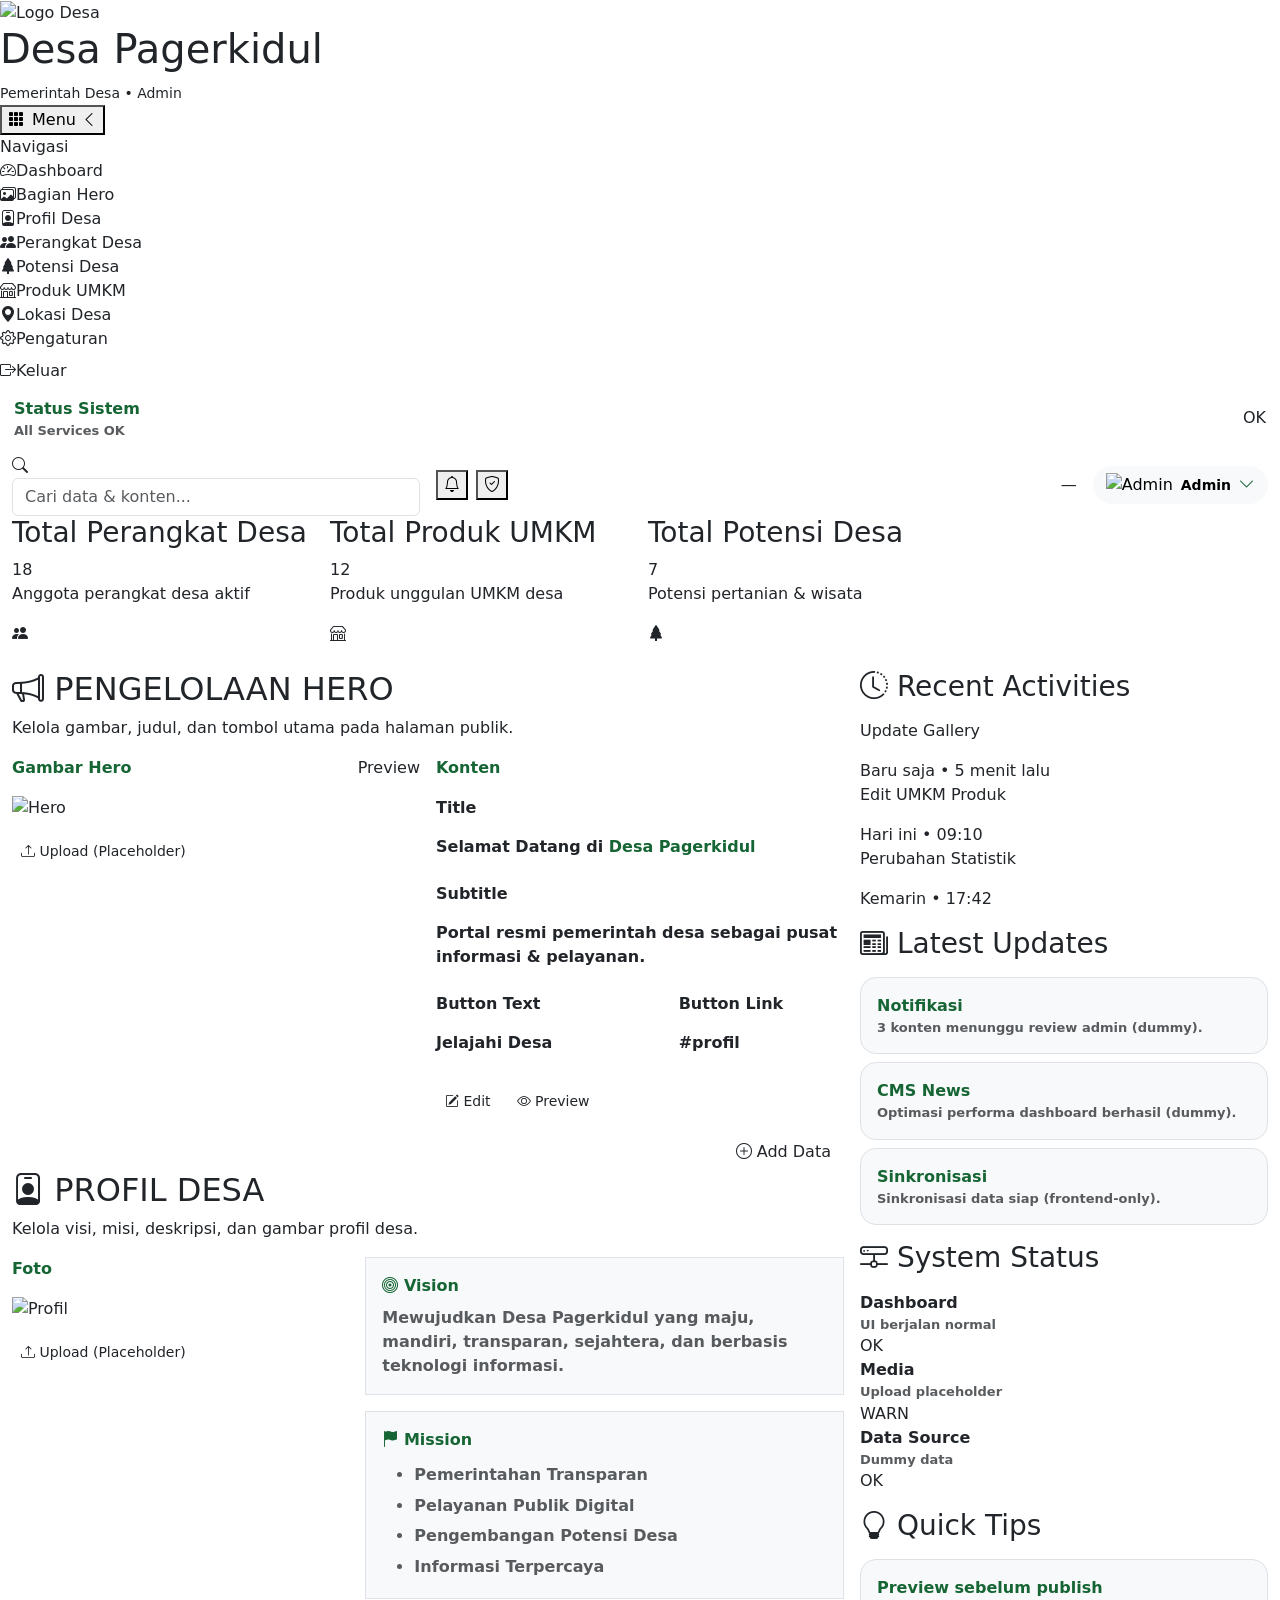
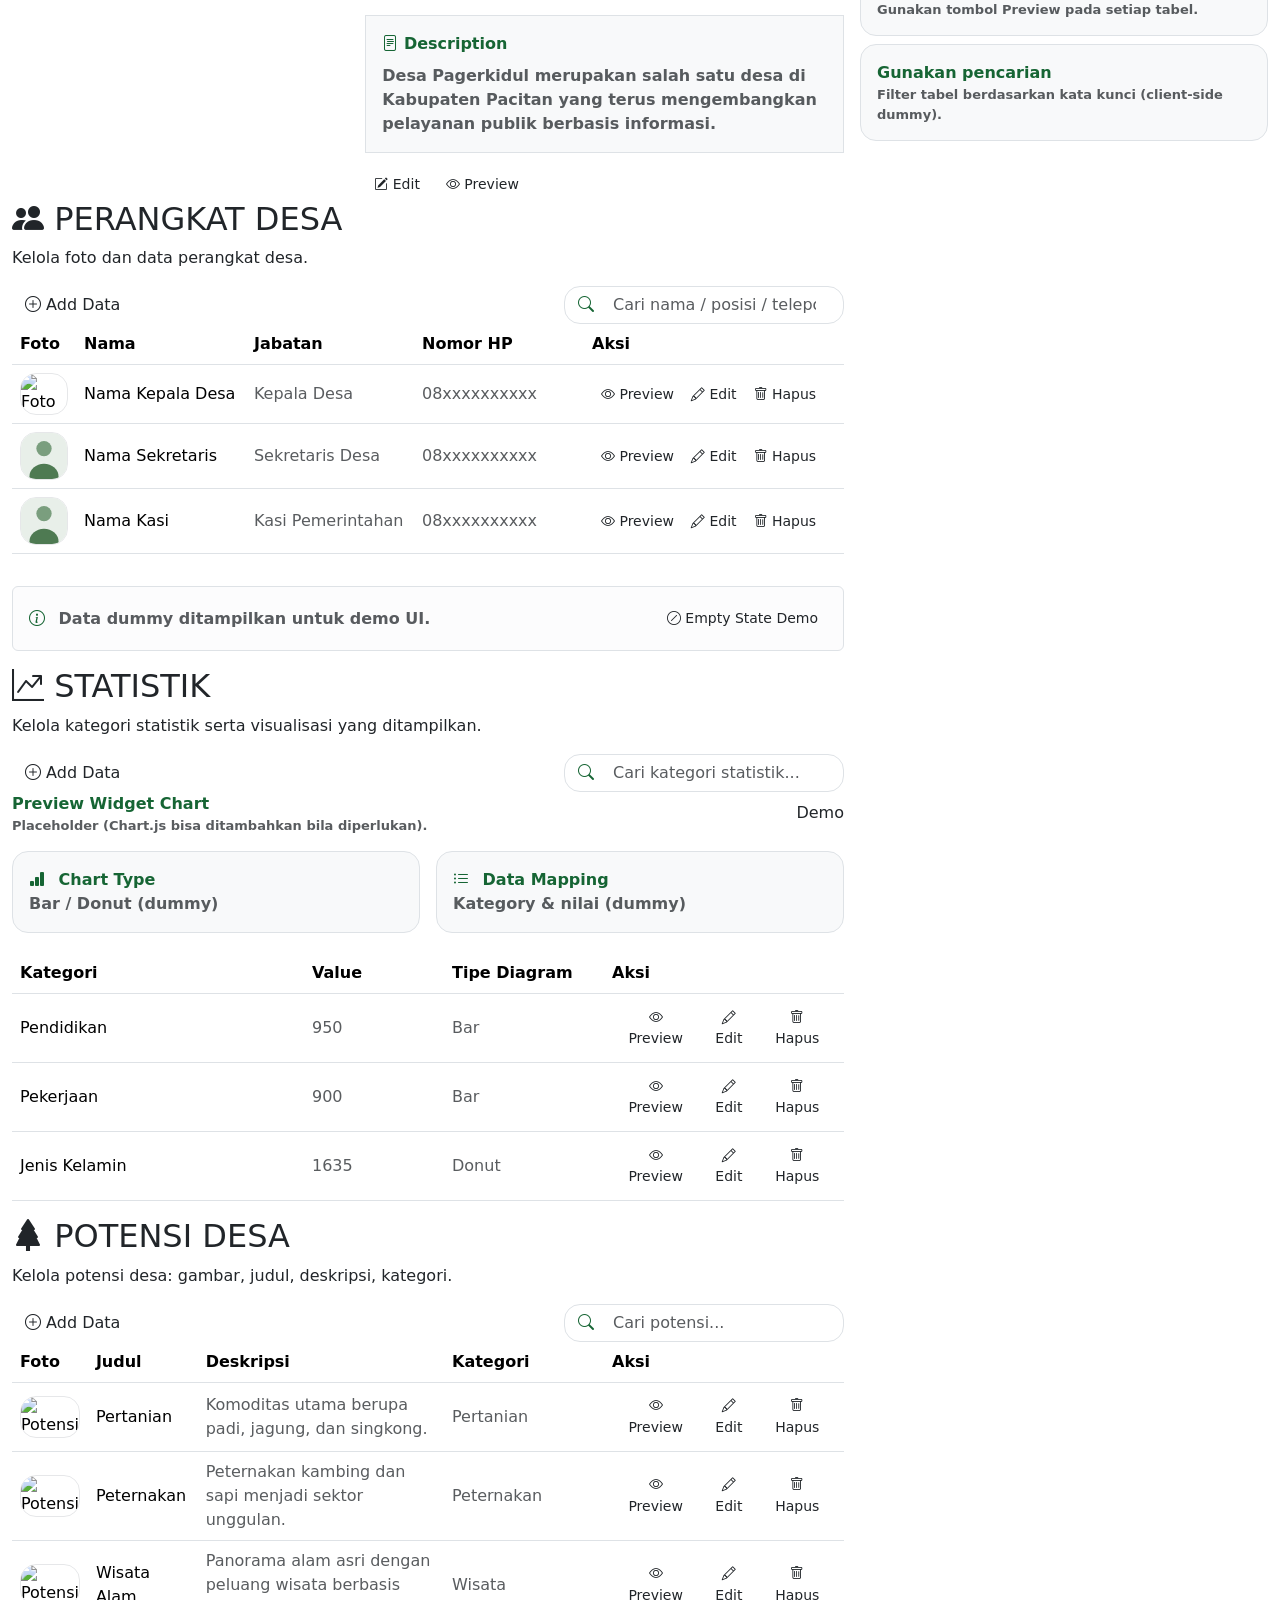
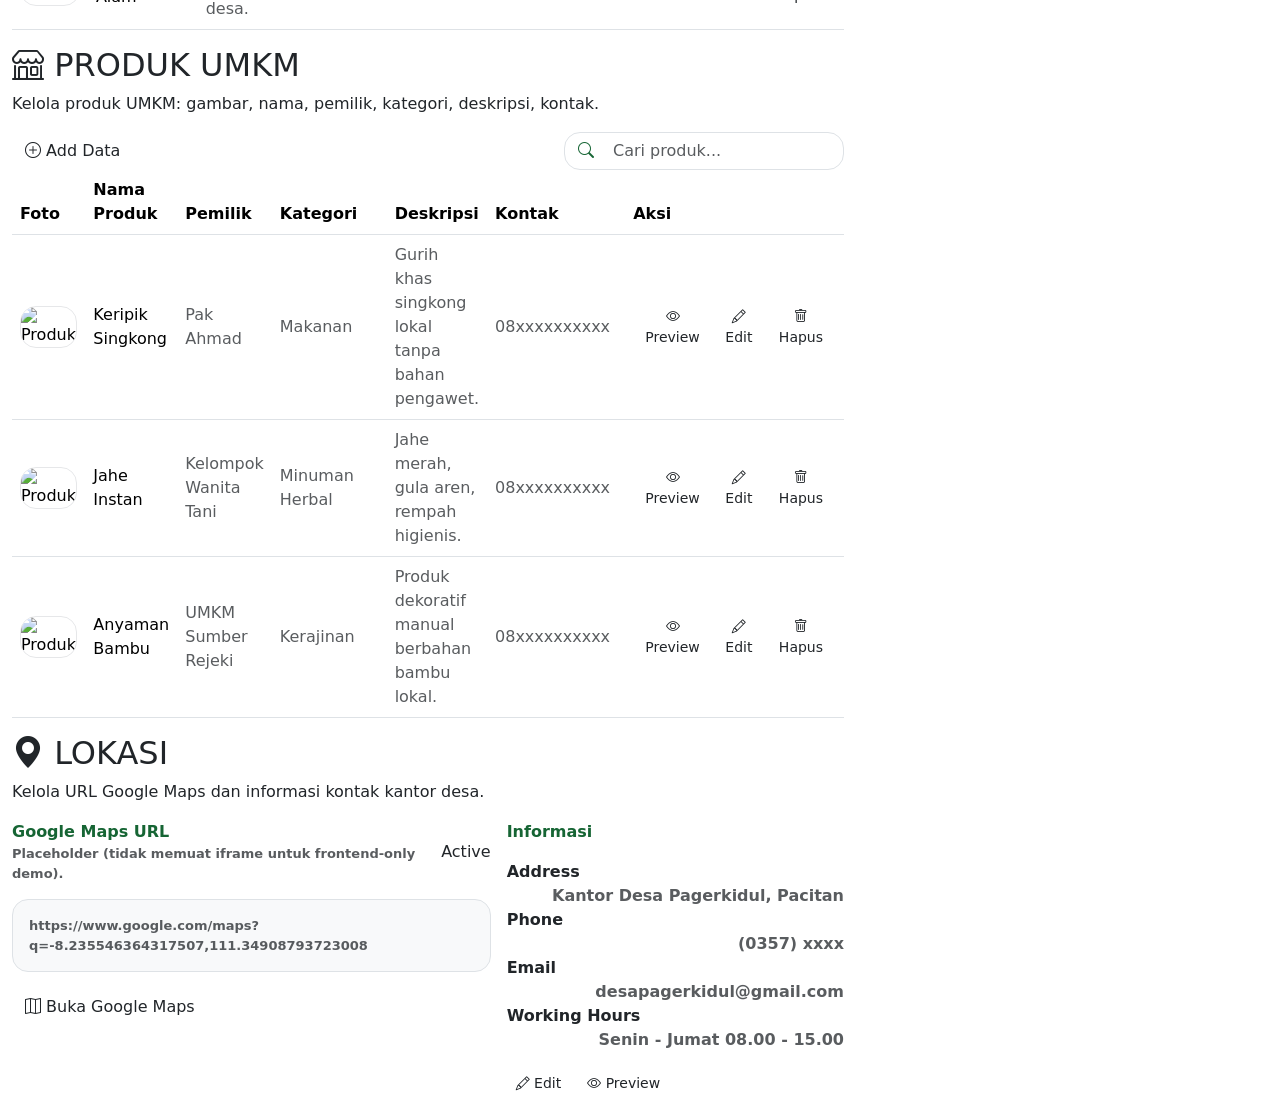
==== admin.html @ 1c2ad159 "Full restoration: fix frontend 404s/titles/JS guards, repair backend seeding/admin/tests Frontend (s" ====
<!DOCTYPE html>
<html lang="id">

<head>
    <meta charset="UTF-8" />
    <meta name="viewport" content="width=device-width, initial-scale=1.0" />
    <meta name="description" content="Panel admin Desa Pagerkidul.">

    <title>Admin Dashboard - Desa Pagerkidul</title>

    <!-- Bootstrap -->
    <link href="https://cdn.jsdelivr.net/npm/bootstrap@5.3.7/dist/css/bootstrap.min.css" rel="stylesheet" />

    <!-- Bootstrap Icons -->
    <link rel="stylesheet" href="https://cdn.jsdelivr.net/npm/bootstrap-icons@1.13.1/font/bootstrap-icons.min.css">

    <!-- Google Font -->
    <link href="https://fonts.googleapis.com/css2?family=Poppins:wght@300;400;500;600;700;800&display=swap"
        rel="stylesheet">

    <!-- Existing public theme CSS (match the site theme) -->
    <link rel="stylesheet" href="assets/css/style.css" />

    <!-- Admin dashboard styling -->
    <link rel="stylesheet" href="assets/css/admin.css" />
</head>

<body>
<div class="admin-shell">

        <!-- Mobile Sidebar opener -->
        <button id="mobileSidebarOpen" class="d-lg-none position-fixed top-0 start-0 m-3 icon-btn" type="button"
            aria-label="Open Sidebar" style="z-index:60;">
            <i class="bi bi-list"></i>
        </button>

        <!-- Left Sidebar -->
<aside class="admin-sidebar" id="adminSidebar">
            
            <div class="admin-sidebar-inner">
                <div class="d-flex align-items-center justify-content-between">
                    <div class="admin-brand">
                        <img src="assets/images/logo-pacitan.jpg" alt="Logo Desa" />
                        <div>
                            <h1>Desa Pagerkidul</h1>
                            <small>Pemerintah Desa • Admin</small>
                        </div>
                    </div>
                    <button id="mobileSidebarClose" class="d-lg-none icon-btn ms-2" type="button"
                        aria-label="Close Sidebar">
                        <i class="bi bi-x-lg"></i>
                    </button>
                </div>

                <button id="sidebarToggle" class="admin-sidebar-toggle" type="button">
                    <span><i class="bi bi-grid-3x3-gap-fill me-2"></i>Menu</span>
                    <i class="bi bi-chevron-left"></i>
                </button>

                <nav class="admin-nav">
                    <div class="nav-title">Navigasi</div>
                    <ul class="list-unstyled m-0">
                        <li class="nav-item"><a class="nav-link active" href="#dashboard"><i
                                    class="bi bi-speedometer2"></i><span>Dashboard</span></a></li>
                        <li class="nav-item"><a class="nav-link" href="#hero"><i class="bi bi-images"></i><span>Bagian
                                    Hero</span></a></li>
                        <li class="nav-item"><a class="nav-link" href="#profil"><i class="bi bi-person-badge"></i><span>Profil Desa</span></a></li>
                        <li class="nav-item"><a class="nav-link" href="#officials"><i class="bi bi-people-fill"></i><span>Perangkat Desa</span></a></li>

                        <li class="nav-item"><a class="nav-link" href="#potentials"><i
                                    class="bi bi-tree-fill"></i><span>Potensi Desa</span></a></li>
                        <li class="nav-item"><a class="nav-link" href="#umkm"><i class="bi bi-shop"></i><span>Produk
                                    UMKM</span></a></li>

                        <li class="nav-item"><a class="nav-link" href="#location"><i
                                    class="bi bi-geo-alt-fill"></i><span>Lokasi Desa</span></a></li>
                        <li class="nav-item"><a class="nav-link" href="#settings"><i
                                    class="bi bi-gear"></i><span>Pengaturan</span></a></li>
                                <li class="nav-item mt-2"><a class="nav-link" href="#logout"><i
                                    class="bi bi-box-arrow-right"></i><span>Keluar</span></a></li>

                    </ul>
                </nav>

                <div class="mt-auto">
                    <div class="admin-nav" style="padding:14px;">
                        <div class="d-flex align-items-center justify-content-between">
                            <div>
                                <div class="fw-bold" style="color:#166534;">Status Sistem</div>
                                <div class="text-muted" style="font-size:13px; font-weight:700;">All Services OK</div>
                            </div>
                            <span class="pill ok">OK</span>
                        </div>
                    </div>
                </div>
            </div>
        </aside>

        <div id="sidebarBackdrop" class="sidebar-backdrop" aria-hidden="true"></div>

        <!-- Main -->
        <main class="admin-main">

            <!-- Topbar -->
            <header class="admin-topbar">
                <div class="container-fluid">
                    <div class="row align-items-center g-3">
                        <div class="col-lg-4 col-md-5">
                            <div class="position-relative search-wrap">
                                <span class="search-icon"><i class="bi bi-search"></i></span>
                                <input type="search" class="form-control" placeholder="Cari data & konten..."
                                    aria-label="Search" />
                            </div>
                        </div>

                        <div class="col-lg-3 col-md-3 d-flex gap-2">
                            <button class="icon-btn" type="button" aria-label="Notifications">
                                <i class="bi bi-bell"></i>
                            </button>
                            <button class="icon-btn" type="button" aria-label="Quick Actions">
                                <i class="bi bi-shield-check"></i>
                            </button>
                        </div>

                        <div class="col-lg-5 col-md-4 d-flex align-items-center justify-content-end gap-3">
                            <div class="admin-date" id="currentDate">—</div>
                            <div class="dropdown">
                                <button class="admin-profile-pill btn btn-light d-flex align-items-center gap-2"
                                    type="button" data-bs-toggle="dropdown" aria-expanded="false"
                                    style="border-radius:999px;">
                                    <img class="admin-avatar" src="assets/images/foto.jpg" alt="Admin" />
                                    <span class="fw-bold" style="font-size:14px;">Admin</span>
                                    <i class="bi bi-chevron-down" style="color:#166534;"></i>
                                </button>
                                <ul class="dropdown-menu dropdown-menu-end">
                                    <li><a class="dropdown-item" href="#profile">Profil</a></li>
                                    <li><a class="dropdown-item" href="#security">Keamanan</a></li>
                                    <li>
                                        <hr class="dropdown-divider">
                                    </li>
                                    <li><a class="dropdown-item text-danger" href="#logout"
                                            onclick="return false;">Logout</a></li>
                                </ul>
                            </div>
                        </div>
                    </div>
                </div>
            </header>

            <!-- Content -->
            <section class="admin-content">
                <div class="container-fluid">

                    <!-- Dashboard Cards -->
                    <div id="dashboard" class="row g-3">
                        <div class="col-xl-3 col-md-6">
                            <div class="stat-card">
                                <div class="stat-top">
                                    <div>
                                        <h3>Total Perangkat Desa</h3>
                                        <div class="stat-number">18</div>
                                        <p class="stat-desc">Anggota perangkat desa aktif</p>
                                    </div>
                                    <div class="stat-icon"><i class="bi bi-people-fill"></i></div>
                                </div>
                            </div>
                        </div>

                        <div class="col-xl-3 col-md-6">
                            <div class="stat-card">
                                <div class="stat-top">
                                    <div>
                                        <h3>Total Produk UMKM</h3>
                                        <div class="stat-number">12</div>
                                        <p class="stat-desc">Produk unggulan UMKM desa</p>
                                    </div>
                                    <div class="stat-icon"><i class="bi bi-shop"></i></div>
                                </div>
                            </div>
                        </div>

                        <div class="col-xl-3 col-md-6">
                            <div class="stat-card">
                                <div class="stat-top">
                                    <div>
                                        <h3>Total Potensi Desa</h3>
                                        <div class="stat-number">7</div>
                                        <p class="stat-desc">Potensi pertanian & wisata</p>
                                    </div>
                                    <div class="stat-icon"><i class="bi bi-tree-fill"></i></div>
                                </div>
                            </div>
                        </div>
                    </div>

                    <div class="row g-3 mt-2">
                        <!-- Main column -->
                        <div class="col-lg-8">

                            <!-- 1. HERO MANAGEMENT -->
                            <div id="hero" class="admin-card admin-section">
                                <div class="admin-section-header">
<h2><i class="bi bi-megaphone"></i> PENGELOLAAN HERO</h2>
                                    <p>Kelola gambar, judul, dan tombol utama pada halaman publik.</p>
                                </div>

                                <div class="section-actions">
                                    <div class="row g-3 align-items-stretch">
                                        <div class="col-md-6">
                                            <div class="uploader h-100">
                                                <div class="d-flex align-items-center justify-content-between">
                                                    <div class="fw-bold" style="color:#166534;">Gambar Hero</div>
                                                    <span class="pill ok">Preview</span>
                                                </div>
                                                <img class="preview-img mt-3" src="assets/images/desa.JPG" alt="Hero" />
                                                <div class="mt-3">
                                                    <button class="btn btn-sm btn-outline-admin"><i
                                                            class="bi bi-upload"></i> Upload (Placeholder)</button>
                                                </div>
                                            </div>
                                        </div>

                                        <div class="col-md-6">
                                            <div class="uploader h-100">
                                                <div class="fw-bold" style="color:#166534;">Konten</div>
                                                <div class="mt-3">
                                                    <div class="mb-3">
                                                        <label class="form-label fw-bold">Title</label>
                                                        <div class="form-control-plaintext fw-semibold">Selamat Datang
                                                            di <span style="color:#166534;">Desa Pagerkidul</span></div>
                                                    </div>
                                                    <div class="mb-3">
                                                        <label class="form-label fw-bold">Subtitle</label>
                                                        <div class="form-control-plaintext fw-semibold">Portal resmi
                                                            pemerintah desa sebagai pusat informasi & pelayanan.</div>
                                                    </div>
                                                    <div class="row g-2">
                                                        <div class="col-7">
                                                            <label class="form-label fw-bold">Button Text</label>
                                                            <div class="form-control-plaintext fw-semibold">Jelajahi
                                                                Desa</div>
                                                        </div>
                                                        <div class="col-5">
                                                            <label class="form-label fw-bold">Button Link</label>
                                                            <div class="form-control-plaintext fw-semibold">#profil
                                                            </div>
                                                        </div>
                                                    </div>
                                                </div>

                                                <div class="d-flex gap-2 mt-4 flex-wrap">
                                                    <button class="btn btn-primary-admin btn-sm" data-bs-toggle="modal"
                                                        data-bs-target="#editModal" data-title="Hero"
                                                        data-body="Mengubah judul, subtitle, tombol, dan gambar hero.">
                                                        <i class="bi bi-pencil-square"></i> Edit
                                                    </button>
                                                    <button class="btn btn-outline-admin btn-sm" data-bs-toggle="modal"
                                                        data-bs-target="#previewModal" data-title="Hero Section"
                                                        data-body="Preview konten hero saat ini."
                                                        data-media="assets/images/desa.JPG">
                                                        <i class="bi bi-eye"></i> Preview
                                                    </button>
                                                </div>
                                            </div>
                                        </div>
                                    </div>

                                    <div class="mt-3 d-flex justify-content-end">
                                        <button class="btn btn-primary-admin" data-bs-toggle="modal"
                                            data-bs-target="#addModal"><i class="bi bi-plus-circle"></i> Add
                                            Data</button>
                                    </div>
                                </div>
                            </div>

                            <!-- 2. VILLAGE PROFILE -->
                            <div id="profil" class="admin-card admin-section">
                                <div class="admin-section-header">
<h2><i class="bi bi-person-badge"></i> PROFIL DESA</h2>
                                    <p>Kelola visi, misi, deskripsi, dan gambar profil desa.</p>
                                </div>

                                <div class="section-actions">
                                    <div class="row g-3">
                                        <div class="col-md-5">
                                            <div class="uploader">
                                                <div class="fw-bold" style="color:#166534;">Foto</div>
                                                <img class="preview-img mt-3" src="assets/images/desa.JPG"
                                                    alt="Profil" />
                                                <div class="mt-3">
                                                    <button class="btn btn-sm btn-outline-admin"><i
                                                            class="bi bi-upload"></i> Upload (Placeholder)</button>
                                                </div>
                                            </div>
                                        </div>

                                        <div class="col-md-7">
                                            <div class="row g-3">
                                                <div class="col-12">
                                                    <div class="bg-light rounded-20 p-3 border">
                                                        <div class="fw-bold mb-2" style="color:#166534;"><i
                                                                class="bi bi-bullseye"></i> Vision</div>
                                                        <div class="text-muted fw-semibold">Mewujudkan Desa Pagerkidul
                                                            yang maju, mandiri, transparan, sejahtera, dan berbasis
                                                            teknologi informasi.</div>
                                                    </div>
                                                </div>
                                                <div class="col-12">
                                                    <div class="bg-light rounded-20 p-3 border">
                                                        <div class="fw-bold mb-2" style="color:#166534;"><i
                                                                class="bi bi-flag-fill"></i> Mission</div>
                                                        <ul class="mb-0 text-muted fw-semibold"
                                                            style="line-height:1.9;">
                                                            <li>Pemerintahan Transparan</li>
                                                            <li>Pelayanan Publik Digital</li>
                                                            <li>Pengembangan Potensi Desa</li>
                                                            <li>Informasi Terpercaya</li>
                                                        </ul>
                                                    </div>
                                                </div>
                                                <div class="col-12">
                                                    <div class="bg-light rounded-20 p-3 border">
                                                        <div class="fw-bold mb-2" style="color:#166534;"><i
                                                                class="bi bi-file-text"></i> Description</div>
                                                        <div class="text-muted fw-semibold">Desa Pagerkidul merupakan
                                                            salah satu desa di Kabupaten Pacitan yang terus
                                                            mengembangkan pelayanan publik berbasis informasi.</div>
                                                    </div>
                                                </div>
                                            </div>

                                            <div class="d-flex gap-2 mt-3 flex-wrap">
                                                <button class="btn btn-primary-admin btn-sm" data-bs-toggle="modal"
                                                    data-bs-target="#editModal" data-title="Village Profile"
                                                    data-body="Mengedit visi, misi, deskripsi, serta gambar profil.">
                                                    <i class="bi bi-pencil-square"></i> Edit
                                                </button>
                                                <button class="btn btn-outline-admin btn-sm" data-bs-toggle="modal"
                                                    data-bs-target="#previewModal" data-title="Village Profile"
                                                    data-body="Preview profil desa."
                                                    data-media="assets/images/desa.JPG">
                                                    <i class="bi bi-eye"></i> Preview
                                                </button>
                                            </div>
                                        </div>
                                    </div>
                                </div>
                            </div>

                            <!-- 3. VILLAGE OFFICIALS -->
                            <div id="officials" class="admin-card admin-section">
                                <div class="admin-section-header">
<h2><i class="bi bi-people-fill"></i> PERANGKAT DESA</h2>
                                    <p>Kelola foto dan data perangkat desa.</p>
                                </div>

                                <div class="section-actions">
                                    <div class="d-flex gap-2 align-items-center justify-content-between flex-wrap">
                                        <button class="btn btn-primary-admin" data-bs-toggle="modal"
                                            data-bs-target="#addModal"><i class="bi bi-plus-circle"></i> Add
                                            Data</button>
                                        <div class="position-relative" style="min-width:280px;">
                                            <i class="bi bi-search position-absolute"
                                                style="left:14px;top:50%;transform:translateY(-50%);color:#166534;"></i>
                                            <input type="search" class="form-control ps-5 rounded-4"
                                                placeholder="Cari nama / posisi / telepon..."
                                                data-table-filter="tblOfficials" />
                                        </div>
                                    </div>
                                </div>

                                <div class="table-card">
                                    <div class="table-responsive">
                                        <table id="tblOfficials" class="table table-hover align-middle"
                                            aria-label="Village Officials Table">
                                            <thead>
                                                <tr>
                                                    <th style="width:64px;">Foto</th>
                                                    <th>Nama</th>
                                                    <th>Jabatan</th>
                                                    <th style="width:170px;">Nomor HP</th>
                                                    <th style="width:260px;">Aksi</th>
                                                </tr>
                                            </thead>
                                            <tbody>
                                                <tr>
                                                    <td><img src="assets/images/foto.jpg" class="rounded-4"
                                                            style="width:48px;height:48px;object-fit:cover;border:1px solid rgba(16,24,40,.10);"
                                                            alt="Foto" /></td>
                                                    <td>Nama Kepala Desa</td>
                                                    <td class="text-muted">Kepala Desa</td>
                                                    <td class="text-muted">08xxxxxxxxxx</td>
                                                    <td>
                                                        <div class="btn-group" role="group">
                                                            <button class="btn btn-outline-admin btn-sm"
                                                                data-bs-toggle="modal" data-bs-target="#previewModal"
                                                                data-title="Kepala Desa"
                                                                data-media="assets/images/foto.jpg"
                                                                data-body="Preview profil perangkat desa: Nama Kepala Desa."
                                                                type="button">
                                                                <i class="bi bi-eye"></i> Preview
                                                            </button>
                                                            <button class="btn btn-primary-admin btn-sm"
                                                                data-bs-toggle="modal" data-bs-target="#editModal"
                                                                data-edit-title="Kepala Desa"
                                                                data-edit-fielda="Nama Kepala Desa"
                                                                data-edit-fieldb="Kepala Desa"
                                                                data-edit-description="Preview profil perangkat desa: Nama Kepala Desa."
                                                                data-edit-media="assets/images/foto.jpg" type="button">
                                                                <i class="bi bi-pencil"></i> Edit
                                                            </button>
                                                            <button class="btn btn-danger-admin btn-sm"
                                                                data-bs-toggle="modal" data-bs-target="#deleteModal"
                                                                type="button">
                                                                <i class="bi bi-trash"></i> Hapus
                                                            </button>
                                                        </div>
                                                    </td>
                                                </tr>

                                                <tr>
                                                    <td><img src="assets/images/staff-placeholder.svg" class="rounded-4"
                                                            style="width:48px;height:48px;object-fit:cover;border:1px solid rgba(16,24,40,.10);"
                                                            alt="Foto" /></td>
                                                    <td>Nama Sekretaris</td>
                                                    <td class="text-muted">Sekretaris Desa</td>
                                                    <td class="text-muted">08xxxxxxxxxx</td>
                                                    <td>
                                                        <div class="btn-group" role="group">
                                                            <button class="btn btn-outline-admin btn-sm"
                                                                data-bs-toggle="modal" data-bs-target="#previewModal"
                                                                data-title="Sekretaris Desa"
                                                                data-media="assets/images/staff-placeholder.svg"
                                                                data-body="Preview profil perangkat desa."
                                                                type="button">
                                                                <i class="bi bi-eye"></i> Preview
                                                            </button>
                                                            <button class="btn btn-primary-admin btn-sm"
                                                                data-bs-toggle="modal" data-bs-target="#editModal"
                                                                type="button">
                                                                <i class="bi bi-pencil"></i> Edit
                                                            </button>
                                                            <button class="btn btn-danger-admin btn-sm"
                                                                data-bs-toggle="modal" data-bs-target="#deleteModal"
                                                                type="button">
                                                                <i class="bi bi-trash"></i> Hapus
                                                            </button>
                                                        </div>
                                                    </td>
                                                </tr>
                                                <tr>
                                                    <td><img src="assets/images/staff-placeholder.svg" class="rounded-4"
                                                            style="width:48px;height:48px;object-fit:cover;border:1px solid rgba(16,24,40,.10);"
                                                            alt="Foto" /></td>
                                                    <td>Nama Kasi</td>
                                                    <td class="text-muted">Kasi Pemerintahan</td>
                                                    <td class="text-muted">08xxxxxxxxxx</td>
                                                    <td>
                                                        <div class="btn-group" role="group">
                                                            <button class="btn btn-outline-admin btn-sm"
                                                                data-bs-toggle="modal" data-bs-target="#previewModal"
                                                                data-title="Kasi Pemerintahan"
                                                                data-media="assets/images/staff-placeholder.svg"
                                                                data-body="Preview profil perangkat desa."
                                                                type="button">
                                                                <i class="bi bi-eye"></i> Preview
                                                            </button>
                                                            <button class="btn btn-primary-admin btn-sm"
                                                                data-bs-toggle="modal" data-bs-target="#editModal"
                                                                type="button">
                                                                <i class="bi bi-pencil"></i> Edit
                                                            </button>
                                                            <button class="btn btn-danger-admin btn-sm"
                                                                data-bs-toggle="modal" data-bs-target="#deleteModal"
                                                                type="button">
                                                                <i class="bi bi-trash"></i> Hapus
                                                            </button>
                                                        </div>
                                                    </td>
                                                </tr>
                                            </tbody>
                                        </table>
                                    </div>

                                    <div class="alert alert-light border mt-3 d-flex align-items-center justify-content-between"
                                        role="alert">
                                        <div class="fw-semibold text-muted"><i class="bi bi-info-circle me-2"
                                                style="color:#166534;"></i> Data dummy ditampilkan untuk demo UI.</div>
                                        <button class="btn btn-outline-admin btn-sm" data-bs-toggle="modal"
                                            data-bs-target="#previewModal" data-title="Empty State"
                                            data-body="Jika data kosong, tampilkan empty state yang informatif."
                                            type="button">
                                            <i class="bi bi-slash-circle"></i> Empty State Demo
                                        </button>
                                    </div>
                                </div>
                            </div>

                            <!-- 4. STATISTICS -->
                            <div id="statistics" class="admin-card admin-section">
                                <div class="admin-section-header">
                                    <h2><i class="bi bi-graph-up-arrow"></i> STATISTIK</h2>
                                    <p>Kelola kategori statistik serta visualisasi yang ditampilkan.</p>
                                </div>

                                <div class="section-actions">
                                    <div class="d-flex gap-2 align-items-center justify-content-between flex-wrap">
                                        <button class="btn btn-primary-admin" data-bs-toggle="modal"
                                            data-bs-target="#addModal"><i class="bi bi-plus-circle"></i> Add
                                            Data</button>
                                        <div class="position-relative" style="min-width:280px;">
                                            <i class="bi bi-search position-absolute"
                                                style="left:14px;top:50%;transform:translateY(-50%);color:#166534;"></i>
                                            <input type="search" class="form-control ps-5 rounded-4"
                                                placeholder="Cari kategori statistik..." data-table-filter="tblStats" />
                                        </div>
                                    </div>
                                </div>

                                <div class="table-card">
                                    <div class="row g-3">
                                        <div class="col-12">
                                            <div class="uploader">
                                                <div class="d-flex align-items-center justify-content-between">
                                                    <div>
                                                        <div class="fw-bold" style="color:#166534;">Preview Widget Chart
                                                        </div>
                                                        <div class="text-muted fw-semibold" style="font-size:13px;">
                                                            Placeholder (Chart.js bisa ditambahkan bila diperlukan).
                                                        </div>
                                                    </div>
                                                    <span class="pill warn">Demo</span>
                                                </div>
                                                <div class="mt-3">
                                                    <div class="d-flex gap-3 flex-wrap">
                                                        <div class="rounded-4 border bg-light p-3"
                                                            style="min-width:190px; flex:1;">
                                                            <div class="fw-bold" style="color:#166534;"><i
                                                                    class="bi bi-bar-chart-fill me-2"></i> Chart Type
                                                            </div>
                                                            <div class="text-muted fw-semibold">Bar / Donut (dummy)
                                                            </div>
                                                        </div>
                                                        <div class="rounded-4 border bg-light p-3"
                                                            style="min-width:190px; flex:1;">
                                                            <div class="fw-bold" style="color:#166534;"><i
                                                                    class="bi bi-list-ul me-2"></i> Data Mapping</div>
                                                            <div class="text-muted fw-semibold">Kategory & nilai (dummy)
                                                            </div>
                                                        </div>
                                                    </div>
                                                </div>
                                            </div>
                                        </div>

                                        <div class="col-12">
                                            <div class="table-responsive mt-1">
                                                <table id="tblStats" class="table table-hover align-middle"
                                                    aria-label="Statistics Table">
                                                    <thead>
                                                        <tr>
<th>Kategori</th>
                                                            <th style="width:140px;">Value</th>
                                                            <th style="width:160px;">Tipe Diagram</th>
                                                            <th style="width:240px;">Aksi</th>
                                                        </tr>
                                                    </thead>
                                                    <tbody>
                                                        <tr>
                                                            <td>Pendidikan</td>
                                                            <td class="text-muted">950</td>
                                                            <td class="text-muted">Bar</td>
                                                            <td>
                                                                <div class="btn-group" role="group">
                                                                    <button class="btn btn-outline-admin btn-sm"
                                                                        data-bs-toggle="modal"
                                                                        data-bs-target="#previewModal"
                                                                        data-title="Pendidikan"
                                                                        data-body="Preview kategori Pendidikan."
                                                                        type="button">
                                                                        <i class="bi bi-eye"></i> Preview
                                                                    </button>
                                                                    <button class="btn btn-primary-admin btn-sm"
                                                                        data-bs-toggle="modal"
                                                                        data-bs-target="#editModal" type="button"><i
                                                                            class="bi bi-pencil"></i> Edit</button>
                                                                    <button class="btn btn-danger-admin btn-sm"
                                                                        data-bs-toggle="modal"
                                                                        data-bs-target="#deleteModal" type="button"><i
                                                                            class="bi bi-trash"></i> Hapus</button>
                                                                </div>
                                                            </td>
                                                        </tr>
                                                        <tr>
                                                            <td>Pekerjaan</td>
                                                            <td class="text-muted">900</td>
                                                            <td class="text-muted">Bar</td>
                                                            <td>
                                                                <div class="btn-group" role="group">
                                                                    <button class="btn btn-outline-admin btn-sm"
                                                                        data-bs-toggle="modal"
                                                                        data-bs-target="#previewModal"
                                                                        data-title="Pekerjaan"
                                                                        data-body="Preview kategori Pekerjaan."
                                                                        type="button">
                                                                        <i class="bi bi-eye"></i> Preview
                                                                    </button>
                                                                    <button class="btn btn-primary-admin btn-sm"
                                                                        data-bs-toggle="modal"
                                                                        data-bs-target="#editModal" type="button"><i
                                                                            class="bi bi-pencil"></i> Edit</button>
                                                                    <button class="btn btn-danger-admin btn-sm"
                                                                        data-bs-toggle="modal"
                                                                        data-bs-target="#deleteModal" type="button"><i
                                                                            class="bi bi-trash"></i> Hapus</button>
                                                                </div>
                                                            </td>
                                                        </tr>
                                                        <tr>
                                                            <td>Jenis Kelamin</td>
                                                            <td class="text-muted">1635</td>
                                                            <td class="text-muted">Donut</td>
                                                            <td>
                                                                <div class="btn-group" role="group">
                                                                    <button class="btn btn-outline-admin btn-sm"
                                                                        data-bs-toggle="modal"
                                                                        data-bs-target="#previewModal"
                                                                        data-title="Jenis Kelamin"
                                                                        data-body="Preview kategori Jenis Kelamin."
                                                                        type="button">
                                                                        <i class="bi bi-eye"></i> Preview
                                                                    </button>
                                                                    <button class="btn btn-primary-admin btn-sm"
                                                                        data-bs-toggle="modal"
                                                                        data-bs-target="#editModal" type="button"><i
                                                                            class="bi bi-pencil"></i> Edit</button>
                                                                    <button class="btn btn-danger-admin btn-sm"
                                                                        data-bs-toggle="modal"
                                                                        data-bs-target="#deleteModal" type="button"><i
                                                                            class="bi bi-trash"></i> Hapus</button>
                                                                </div>
                                                            </td>
                                                        </tr>
                                                    </tbody>
                                                </table>
                                            </div>
                                        </div>
                                    </div>
                                </div>
                            </div>

                            <!-- 5. POTENSI DESA -->
                            <div id="potentials" class="admin-card admin-section">
                                <div class="admin-section-header">
                                    <h2><i class="bi bi-tree-fill"></i> POTENSI DESA</h2>
                                    <p>Kelola potensi desa: gambar, judul, deskripsi, kategori.</p>
                                </div>

                                <div class="section-actions">
                                    <div class="d-flex gap-2 align-items-center justify-content-between flex-wrap">
                                        <button class="btn btn-primary-admin" data-bs-toggle="modal"
                                            data-bs-target="#addModal"><i class="bi bi-plus-circle"></i> Add
                                            Data</button>
                                        <div class="position-relative" style="min-width:280px;">
                                            <i class="bi bi-search position-absolute"
                                                style="left:14px;top:50%;transform:translateY(-50%);color:#166534;"></i>
                                            <input type="search" class="form-control ps-5 rounded-4"
                                                placeholder="Cari potensi..." data-table-filter="tblPotentials" />
                                        </div>
                                    </div>
                                </div>

                                <div class="table-card">
                                    <div class="table-responsive">
                                        <table id="tblPotentials" class="table table-hover align-middle"
                                            aria-label="Village Potentials">
                                            <thead>
                                                <tr>
                                                    <th style="width:74px;">Foto</th>
                                                    <th>Judul</th>
                                                    <th>Deskripsi</th>
                                                    <th style="width:160px;">Kategori</th>
                                                    <th style="width:240px;">Aksi</th>
                                                </tr>
                                            </thead>
                                            <tbody>
                                                <tr>
                                                    <td><img src="assets/images/desa.JPG" class="rounded-4"
                                                            style="width:54px;height:54px;object-fit:cover;border:1px solid rgba(16,24,40,.10);"
                                                            alt="Potensi" /></td>
                                                    <td>Pertanian</td>
                                                    <td class="text-muted">Komoditas utama berupa padi, jagung, dan
                                                        singkong.</td>
                                                    <td class="text-muted">Pertanian</td>
                                                    <td>
                                                        <div class="btn-group" role="group">
                                                            <button class="btn btn-outline-admin btn-sm"
                                                                data-bs-toggle="modal" data-bs-target="#previewModal"
                                                                data-title="Pertanian"
                                                                data-media="assets/images/desa.JPG"
                                                                data-body="Preview potensi Pertanian." type="button">
                                                                <i class="bi bi-eye"></i> Preview
                                                            </button>
                                                            <button class="btn btn-primary-admin btn-sm"
                                                                data-bs-toggle="modal" data-bs-target="#editModal"
                                                                type="button"><i class="bi bi-pencil"></i> Edit</button>
                                                            <button class="btn btn-danger-admin btn-sm"
                                                                data-bs-toggle="modal" data-bs-target="#deleteModal"
                                                                type="button"><i class="bi bi-trash"></i>
                                                                Hapus</button>
                                                        </div>
                                                    </td>
                                                </tr>
                                                <tr>
                                                    <td><img src="assets/images/desa.JPG" class="rounded-4"
                                                            style="width:54px;height:54px;object-fit:cover;border:1px solid rgba(16,24,40,.10);"
                                                            alt="Potensi" /></td>
                                                    <td>Peternakan</td>
                                                    <td class="text-muted">Peternakan kambing dan sapi menjadi sektor
                                                        unggulan.</td>
                                                    <td class="text-muted">Peternakan</td>
                                                    <td>
                                                        <div class="btn-group" role="group">
                                                            <button class="btn btn-outline-admin btn-sm"
                                                                data-bs-toggle="modal" data-bs-target="#previewModal"
                                                                data-title="Peternakan"
                                                                data-media="assets/images/desa.JPG"
                                                                data-body="Preview potensi Peternakan." type="button">
                                                                <i class="bi bi-eye"></i> Preview
                                                            </button>
                                                            <button class="btn btn-primary-admin btn-sm"
                                                                data-bs-toggle="modal" data-bs-target="#editModal"
                                                                type="button"><i class="bi bi-pencil"></i> Edit</button>
                                                            <button class="btn btn-danger-admin btn-sm"
                                                                data-bs-toggle="modal" data-bs-target="#deleteModal"
                                                                type="button"><i class="bi bi-trash"></i>
                                                                Hapus</button>
                                                        </div>
                                                    </td>
                                                </tr>
                                                <tr>
                                                    <td><img src="assets/images/desa.JPG" class="rounded-4"
                                                            style="width:54px;height:54px;object-fit:cover;border:1px solid rgba(16,24,40,.10);"
                                                            alt="Potensi" /></td>
                                                    <td>Wisata Alam</td>
                                                    <td class="text-muted">Panorama alam asri dengan peluang wisata
                                                        berbasis desa.</td>
                                                    <td class="text-muted">Wisata</td>
                                                    <td>
                                                        <div class="btn-group" role="group">
                                                            <button class="btn btn-outline-admin btn-sm"
                                                                data-bs-toggle="modal" data-bs-target="#previewModal"
                                                                data-title="Wisata Alam"
                                                                data-media="assets/images/desa.JPG"
                                                                data-body="Preview potensi Wisata Alam." type="button">
                                                                <i class="bi bi-eye"></i> Preview
                                                            </button>
                                                            <button class="btn btn-primary-admin btn-sm"
                                                                data-bs-toggle="modal" data-bs-target="#editModal"
                                                                type="button"><i class="bi bi-pencil"></i> Edit</button>
                                                            <button class="btn btn-danger-admin btn-sm"
                                                                data-bs-toggle="modal" data-bs-target="#deleteModal"
                                                                type="button"><i class="bi bi-trash"></i>
                                                                Hapus</button>
                                                        </div>
                                                    </td>
                                                </tr>
                                            </tbody>
                                        </table>
                                    </div>
                                </div>
                            </div>

                            <!-- 6. UMKM PRODUCTS -->
                            <div id="umkm" class="admin-card admin-section">
                                <div class="admin-section-header">
                                    <h2><i class="bi bi-shop"></i> PRODUK UMKM </h2>
                                    <p>Kelola produk UMKM: gambar, nama, pemilik, kategori, deskripsi, kontak.</p>
                                </div>

                                <div class="section-actions">
                                    <div class="d-flex gap-2 align-items-center justify-content-between flex-wrap">
                                        <button class="btn btn-primary-admin" data-bs-toggle="modal"
                                            data-bs-target="#addModal"><i class="bi bi-plus-circle"></i> Add
                                            Data</button>
                                        <div class="position-relative" style="min-width:280px;">
                                            <i class="bi bi-search position-absolute"
                                                style="left:14px;top:50%;transform:translateY(-50%);color:#166534;"></i>
                                            <input type="search" class="form-control ps-5 rounded-4"
                                                placeholder="Cari produk..." data-table-filter="tblUmkm" />
                                        </div>
                                    </div>
                                </div>

                                <div class="table-card">
                                    <div class="table-responsive">
                                        <table id="tblUmkm" class="table table-hover align-middle"
                                            aria-label="UMKM Products">
                                            <thead>
                                                <tr>
                                                    <th style="width:74px;">Foto</th>
                                                    <th>Nama Produk</th>
                                                    <th>Pemilik</th>
                                                    <th style="width:150px;">Kategori</th>
                                                    <th>Deskripsi</th>
                                                    <th style="width:150px;">Kontak</th>
                                                    <th style="width:260px;">Aksi</th>
                                                </tr>
                                            </thead>
                                            <tbody>
                                                <tr>
                                                    <td><img src="assets/images/desa.JPG" class="rounded-4"
                                                            style="width:54px;height:54px;object-fit:cover;border:1px solid rgba(16,24,40,.10);"
                                                            alt="Produk" /></td>
                                                    <td>Keripik Singkong</td>
                                                    <td class="text-muted">Pak Ahmad</td>
                                                    <td class="text-muted">Makanan</td>
                                                    <td class="text-muted">Gurih khas singkong lokal tanpa bahan
                                                        pengawet.</td>
                                                    <td class="text-muted">08xxxxxxxxxx</td>
                                                    <td>
                                                        <div class="btn-group" role="group">
                                                            <button class="btn btn-outline-admin btn-sm"
                                                                data-bs-toggle="modal" data-bs-target="#previewModal"
                                                                data-title="Keripik Singkong"
                                                                data-media="assets/images/desa.JPG"
                                                                data-body="Preview produk UMKM." type="button">
                                                                <i class="bi bi-eye"></i> Preview
                                                            </button>
                                                            <button class="btn btn-primary-admin btn-sm"
                                                                data-bs-toggle="modal" data-bs-target="#editModal"
                                                                type="button"><i class="bi bi-pencil"></i> Edit</button>
                                                            <button class="btn btn-danger-admin btn-sm"
                                                                data-bs-toggle="modal" data-bs-target="#deleteModal"
                                                                type="button"><i class="bi bi-trash"></i>
                                                                Hapus
                                                            </button>
                                                        </div>
                                                    </td>
                                                </tr>
                                                <tr>
                                                    <td><img src="assets/images/desa.JPG" class="rounded-4"
                                                            style="width:54px;height:54px;object-fit:cover;border:1px solid rgba(16,24,40,.10);"
                                                            alt="Produk" /></td>
                                                    <td>Jahe Instan</td>
                                                    <td class="text-muted">Kelompok Wanita Tani</td>
                                                    <td class="text-muted">Minuman Herbal</td>
                                                    <td class="text-muted">Jahe merah, gula aren, rempah higienis.</td>
                                                    <td class="text-muted">08xxxxxxxxxx</td>
                                                    <td>
                                                        <div class="btn-group" role="group">
                                                            <button class="btn btn-outline-admin btn-sm"
                                                                data-bs-toggle="modal" data-bs-target="#previewModal"
                                                                data-title="Jahe Instan"
                                                                data-media="assets/images/desa.JPG"
                                                                data-body="Preview produk UMKM." type="button">
                                                                <i class="bi bi-eye"></i> Preview
                                                            </button>
                                                            <button class="btn btn-primary-admin btn-sm"
                                                                data-bs-toggle="modal" data-bs-target="#editModal"
                                                                type="button"><i class="bi bi-pencil"></i> Edit</button>
                                                            <button class="btn btn-danger-admin btn-sm"
                                                                data-bs-toggle="modal" data-bs-target="#deleteModal"
                                                                type="button"><i class="bi bi-trash"></i>
                                                                Hapus</button>
                                                        </div>
                                                    </td>
                                                </tr>
                                                <tr>
                                                    <td><img src="assets/images/desa.JPG" class="rounded-4"
                                                            style="width:54px;height:54px;object-fit:cover;border:1px solid rgba(16,24,40,.10);"
                                                            alt="Produk" /></td>
                                                    <td>Anyaman Bambu</td>
                                                    <td class="text-muted">UMKM Sumber Rejeki</td>
                                                    <td class="text-muted">Kerajinan</td>
                                                    <td class="text-muted">Produk dekoratif manual berbahan bambu lokal.
                                                    </td>
                                                    <td class="text-muted">08xxxxxxxxxx</td>
                                                    <td>
                                                        <div class="btn-group" role="group">
                                                            <button class="btn btn-outline-admin btn-sm"
                                                                data-bs-toggle="modal" data-bs-target="#previewModal"
                                                                data-title="Anyaman Bambu"
                                                                data-media="assets/images/desa.JPG"
                                                                data-body="Preview produk UMKM." type="button">
                                                                <i class="bi bi-eye"></i> Preview
                                                            </button>
                                                            <button class="btn btn-primary-admin btn-sm"
                                                                data-bs-toggle="modal" data-bs-target="#editModal"
                                                                type="button"><i class="bi bi-pencil"></i> Edit</button>
                                                            <button class="btn btn-danger-admin btn-sm"
                                                                data-bs-toggle="modal" data-bs-target="#deleteModal"
                                                                type="button"><i class="bi bi-trash"></i>
                                                                Hapus</button>
                                                        </div>
                                                    </td>
                                                </tr>
                                            </tbody>
                                        </table>
                                    </div>
                                </div>
                            </div>

                            <!-- 8. LOCATION -->
                            <div id="location" class="admin-card admin-section">
                                <div class="admin-section-header">
                                    <h2><i class="bi bi-geo-alt-fill"></i> LOKASI</h2>
                                    <p>Kelola URL Google Maps dan informasi kontak kantor desa.</p>
                                </div>

                                <div class="section-actions">
                                    <div class="row g-3">
                                        <div class="col-lg-7">
                                            <div class="uploader">
                                                <div class="d-flex align-items-center justify-content-between">
                                                    <div>
                                                        <div class="fw-bold" style="color:#166534;">Google Maps URL
                                                        </div>
                                                        <div class="text-muted fw-semibold" style="font-size:13px;">
                                                            Placeholder (tidak memuat iframe untuk frontend-only demo).
                                                        </div>
                                                    </div>
                                                    <span class="pill ok">Active</span>
                                                </div>
                                                <div class="mt-3">
                                                    <div class="bg-light border rounded-4 p-3">
                                                        <div class="text-muted fw-semibold"
                                                            style="font-size:13px; word-break: break-word;">
                                                            https://www.google.com/maps?q=-8.235546364317507,111.34908793723008
                                                        </div>
                                                    </div>
                                                    <div class="mt-3">
                                                        <a href="https://www.google.com/maps?q=-8.235546364317507,111.34908793723008"
                                                            target="_blank" class="btn btn-primary-admin">
                                                            <i class="bi bi-map"></i> Buka Google Maps
                                                        </a>
                                                    </div>
                                                </div>
                                            </div>
                                        </div>

                                        <div class="col-lg-5">
                                            <div class="uploader h-100">
                                                <div class="fw-bold" style="color:#166534;">Informasi</div>
                                                <div class="mt-3">
                                                    <div class="status-row">
                                                        <div class="fw-bold">Address</div>
                                                        <div class="text-muted fw-semibold text-end">Kantor Desa
                                                            Pagerkidul, Pacitan</div>
                                                    </div>
                                                    <div class="status-row">
                                                        <div class="fw-bold">Phone</div>
                                                        <div class="text-muted fw-semibold text-end">(0357) xxxx</div>
                                                    </div>
                                                    <div class="status-row">
                                                        <div class="fw-bold">Email</div>
                                                        <div class="text-muted fw-semibold text-end">
                                                            desapagerkidul@gmail.com</div>
                                                    </div>
                                                    <div class="status-row">
                                                        <div class="fw-bold">Working Hours</div>
                                                        <div class="text-muted fw-semibold text-end">Senin - Jumat 08.00
                                                            - 15.00</div>
                                                    </div>
                                                </div>

                                                <div class="d-flex gap-2 mt-3 flex-wrap">
                                                    <button class="btn btn-primary-admin btn-sm" data-bs-toggle="modal"
                                                        data-bs-target="#editModal" data-title="Location"
                                                        data-body="Mengubah alamat, telepon, email, jam pelayanan, dan URL Maps."
                                                        type="button">
                                                        <i class="bi bi-pencil"></i> Edit
                                                    </button>
                                                    <button class="btn btn-outline-admin btn-sm" data-bs-toggle="modal"
                                                        data-bs-target="#previewModal" data-title="Location"
                                                        data-body="Preview informasi lokasi." type="button">
                                                        <i class="bi bi-eye"></i> Preview
                                                    </button>
                                                </div>
                                            </div>
                                        </div>
                                    </div>
                                </div>
                            </div>

                        </div>

                        <!-- Right panel -->
                        <div class="col-lg-4 admin-right">
                            <div class="widget">
                                <h3><i class="bi bi-clock-history"></i> Recent Activities</h3>
                                <div class="mt-3 timeline">
                                    <div class="t-item">
                                        <span class="t-dot"></span>
                                        <p class="t-title">Update Gallery</p>
                                        <div class="t-time">Baru saja • 5 menit lalu</div>
                                    </div>
                                    <div class="t-item">
                                        <span class="t-dot"></span>
                                        <p class="t-title">Edit UMKM Produk</p>
                                        <div class="t-time">Hari ini • 09:10</div>
                                    </div>
                                    <div class="t-item">
                                        <span class="t-dot"></span>
                                        <p class="t-title">Perubahan Statistik</p>
                                        <div class="t-time">Kemarin • 17:42</div>
                                    </div>
                                </div>
                            </div>

                            <div class="widget mt-3">
                                <h3><i class="bi bi-newspaper"></i> Latest Updates</h3>
                                <div class="mt-3">
                                    <div class="p-3 rounded-4 bg-light border mb-2">
                                        <div class="fw-bold" style="color:#166534;">Notifikasi</div>
                                        <div class="text-muted fw-semibold" style="font-size:13px;">3 konten menunggu
                                            review admin (dummy).</div>
                                    </div>
                                    <div class="p-3 rounded-4 bg-light border mb-2">
                                        <div class="fw-bold" style="color:#166534;">CMS News</div>
                                        <div class="text-muted fw-semibold" style="font-size:13px;">Optimasi performa
                                            dashboard berhasil (dummy).</div>
                                    </div>
                                    <div class="p-3 rounded-4 bg-light border">
                                        <div class="fw-bold" style="color:#166534;">Sinkronisasi</div>
                                        <div class="text-muted fw-semibold" style="font-size:13px;">Sinkronisasi data
                                            siap (frontend-only).</div>
                                    </div>
                                </div>
                            </div>

                            <div class="widget mt-3">
                                <h3><i class="bi bi-hdd-network"></i> System Status</h3>
                                <div class="mt-3">
                                    <div class="status-row">
                                        <div>
                                            <div class="fw-bold">Dashboard</div>
                                            <div class="text-muted fw-semibold" style="font-size:13px;">UI berjalan
                                                normal</div>
                                        </div>
                                        <span class="pill ok">OK</span>
                                    </div>
                                    <div class="status-row">
                                        <div>
                                            <div class="fw-bold">Media</div>
                                            <div class="text-muted fw-semibold" style="font-size:13px;">Upload
                                                placeholder</div>
                                        </div>
                                        <span class="pill warn">WARN</span>
                                    </div>
                                    <div class="status-row">
                                        <div>
                                            <div class="fw-bold">Data Source</div>
                                            <div class="text-muted fw-semibold" style="font-size:13px;">Dummy data</div>
                                        </div>
                                        <span class="pill ok">OK</span>
                                    </div>
                                </div>
                            </div>

                            <div class="widget mt-3">
                                <h3><i class="bi bi-lightbulb"></i> Quick Tips</h3>
                                <div class="mt-3">
                                    <div class="p-3 rounded-4 bg-light border mb-2">
                                        <div class="fw-bold" style="color:#166534;">Preview sebelum publish</div>
                                        <div class="text-muted fw-semibold" style="font-size:13px;">Gunakan tombol
                                            Preview pada setiap tabel.</div>
                                    </div>
                                    <div class="p-3 rounded-4 bg-light border">
                                        <div class="fw-bold" style="color:#166534;">Gunakan pencarian</div>
                                        <div class="text-muted fw-semibold" style="font-size:13px;">Filter tabel
                                            berdasarkan kata kunci (client-side dummy).</div>
                                    </div>
                                </div>
                            </div>

                        </div>
                    </div>

                </div>
            </section>
        </main>
    </div>

    <!-- ===== Modals ===== -->

    <div class="modal fade" id="addModal" tabindex="-1" aria-hidden="true">
        <div class="modal-dialog modal-lg modal-dialog-centered">
            <div class="modal-content">
                <div class="modal-header">
                    <h5 class="modal-title fw-bold" style="color:#166534;">Add Data</h5>
                    <button type="button" class="btn-close" data-bs-dismiss="modal" aria-label="Close"></button>
                </div>
                <div class="modal-body">
                    <div class="alert alert-light border" style="background:#F8FAFC;">
                        <div class="fw-bold" style="color:#166534;"><i class="bi bi-exclamation-circle me-2"></i> Dummy
                            Form</div>
                        <div class="text-muted fw-semibold">Tidak ada backend. Form ini hanya placeholder UI.</div>
                    </div>

                    <div class="row g-3">
                        <div class="col-md-6">
                            <label class="form-label fw-bold">Field A</label>
                            <input type="text" class="form-control rounded-4" placeholder="Contoh: Judul konten" />
                        </div>
                        <div class="col-md-6">
                            <label class="form-label fw-bold">Field B</label>
                            <input type="text" class="form-control rounded-4" placeholder="Contoh: Kategori" />
                        </div>
                        <div class="col-12">
                            <label class="form-label fw-bold">Description</label>
                            <textarea class="form-control rounded-4" rows="4"
                                placeholder="Masukkan deskripsi..."></textarea>
                        </div>
                        <div class="col-12">
                            <label class="form-label fw-bold">Upload</label>
                            <div class="uploader">
                                <img class="preview-img" src="assets/images/desa.JPG" alt="placeholder" />
                                <div class="mt-3">
                                    <button type="button" class="btn btn-outline-admin btn-sm"><i
                                            class="bi bi-upload"></i> Choose File (Placeholder)</button>
                                </div>
                            </div>
                        </div>
                    </div>
                </div>

                <div class="modal-footer">
                    <button type="button" class="btn btn-outline-admin" data-bs-dismiss="modal">Batal</button>
                    <button type="button" class="btn btn-primary-admin" onclick="return false;">Simpan (Dummy)</button>
                </div>
            </div>
        </div>
    </div>

    <div class="modal fade" id="editModal" tabindex="-1" aria-hidden="true">
        <div class="modal-dialog modal-lg modal-dialog-centered">
            <div class="modal-content">
                <div class="modal-header">
                    <h5 class="modal-title fw-bold" style="color:#166534;" id="editModalTitle">Edit Data</h5>
                    <button type="button" class="btn-close" data-bs-dismiss="modal" aria-label="Close"></button>
                </div>
                <div class="modal-body">
                    <div class="alert alert-light border" style="background:#F8FAFC;">
                        <div class="fw-bold" style="color:#166534;"><i class="bi bi-pencil-square me-2"></i> Edit
                            (Pre-filled)</div>
                        <div class="text-muted fw-semibold">Form ini tidak menyimpan data (frontend-only). Namun nilai
                            input akan terisi otomatis berdasarkan data dummy saat tombol Edit ditekan.</div>
                    </div>

                    <div class="row g-3">
                        <div class="col-md-6">
                            <label class="form-label fw-bold">Field A</label>
                            <input id="editFieldA" type="text" class="form-control rounded-4" value="" />
                        </div>
                        <div class="col-md-6">
                            <label class="form-label fw-bold">Field B</label>
                            <input id="editFieldB" type="text" class="form-control rounded-4" value="" />
                        </div>
                        <div class="col-12">
                            <label class="form-label fw-bold">Description</label>
                            <textarea id="editDescription" class="form-control rounded-4" rows="4"></textarea>
                        </div>
                        <div class="col-12">
                            <label class="form-label fw-bold">Upload Preview (optional)</label>
                            <div class="uploader">
                                <img id="editMediaPreview" class="preview-img" src="assets/images/desa.JPG"
                                    alt="preview" />
                            </div>
                        </div>
                    </div>
                </div>

                <div class="modal-footer">
                    <button type="button" class="btn btn-outline-admin" data-bs-dismiss="modal">Tutup</button>
                    <button type="button" class="btn btn-primary-admin" onclick="return false;">Update (Dummy)</button>
                </div>
            </div>
        </div>
    </div>

    <div class="modal fade" id="deleteModal" tabindex="-1" aria-hidden="true">
        <div class="modal-dialog modal-sm modal-dialog-centered">
            <div class="modal-content border-0" style="border-radius:20px;">
                <div class="modal-header">
                    <h5 class="modal-title fw-bold" style="color:#b91c1c;">Delete Confirmation</h5>
                    <button type="button" class="btn-close" data-bs-dismiss="modal" aria-label="Close"></button>
                </div>
                <div class="modal-body">
                    <div class="alert alert-danger mb-0" style="border-radius:16px;">
                        <div class="fw-bold"><i class="bi bi-trash3 me-2"></i> Yakin ingin menghapus?</div>
                        <div class="text-muted fw-semibold">Aksi ini hanya dummy (tidak benar-benar menghapus).</div>
                    </div>
                </div>
                <div class="modal-footer">
                    <button type="button" class="btn btn-outline-admin" data-bs-dismiss="modal">Batal</button>
                    <button type="button" class="btn btn-danger-admin" onclick="return false;">Hapus (Dummy)</button>
                </div>
            </div>
        </div>
    </div>

    <div class="modal fade" id="previewModal" tabindex="-1" aria-hidden="true">
        <div class="modal-dialog modal-lg modal-dialog-centered">
            <div class="modal-content">
                <div class="modal-header">
                    <h5 class="modal-title fw-bold" style="color:#166534;">Preview Content</h5>
                    <button type="button" class="btn-close" data-bs-dismiss="modal" aria-label="Close"></button>
                </div>
                <div class="modal-body" id="previewBody">
                    <div class="alert alert-light border" style="background:#F8FAFC;">
                        <div class="fw-bold" style="color:#166534;"><i class="bi bi-eye me-2"></i> Preview</div>
                        <div class="text-muted fw-semibold">Klik tombol Preview pada tabel untuk melihat konten.</div>
                    </div>
                </div>
                <div class="modal-footer">
                    <button type="button" class="btn btn-outline-admin" data-bs-dismiss="modal">Tutup</button>
                    <a class="btn btn-primary-admin" href="#" onclick="return false;">Publish (Dummy)</a>
                </div>
            </div>
        </div>
    </div>

    <script src="https://cdn.jsdelivr.net/npm/bootstrap@5.3.7/dist/js/bootstrap.bundle.min.js"></script>

    <script src="assets/js/admin.js"></script>
    <script src="assets/js/admin-auth.js"></script>

</body>
</html>
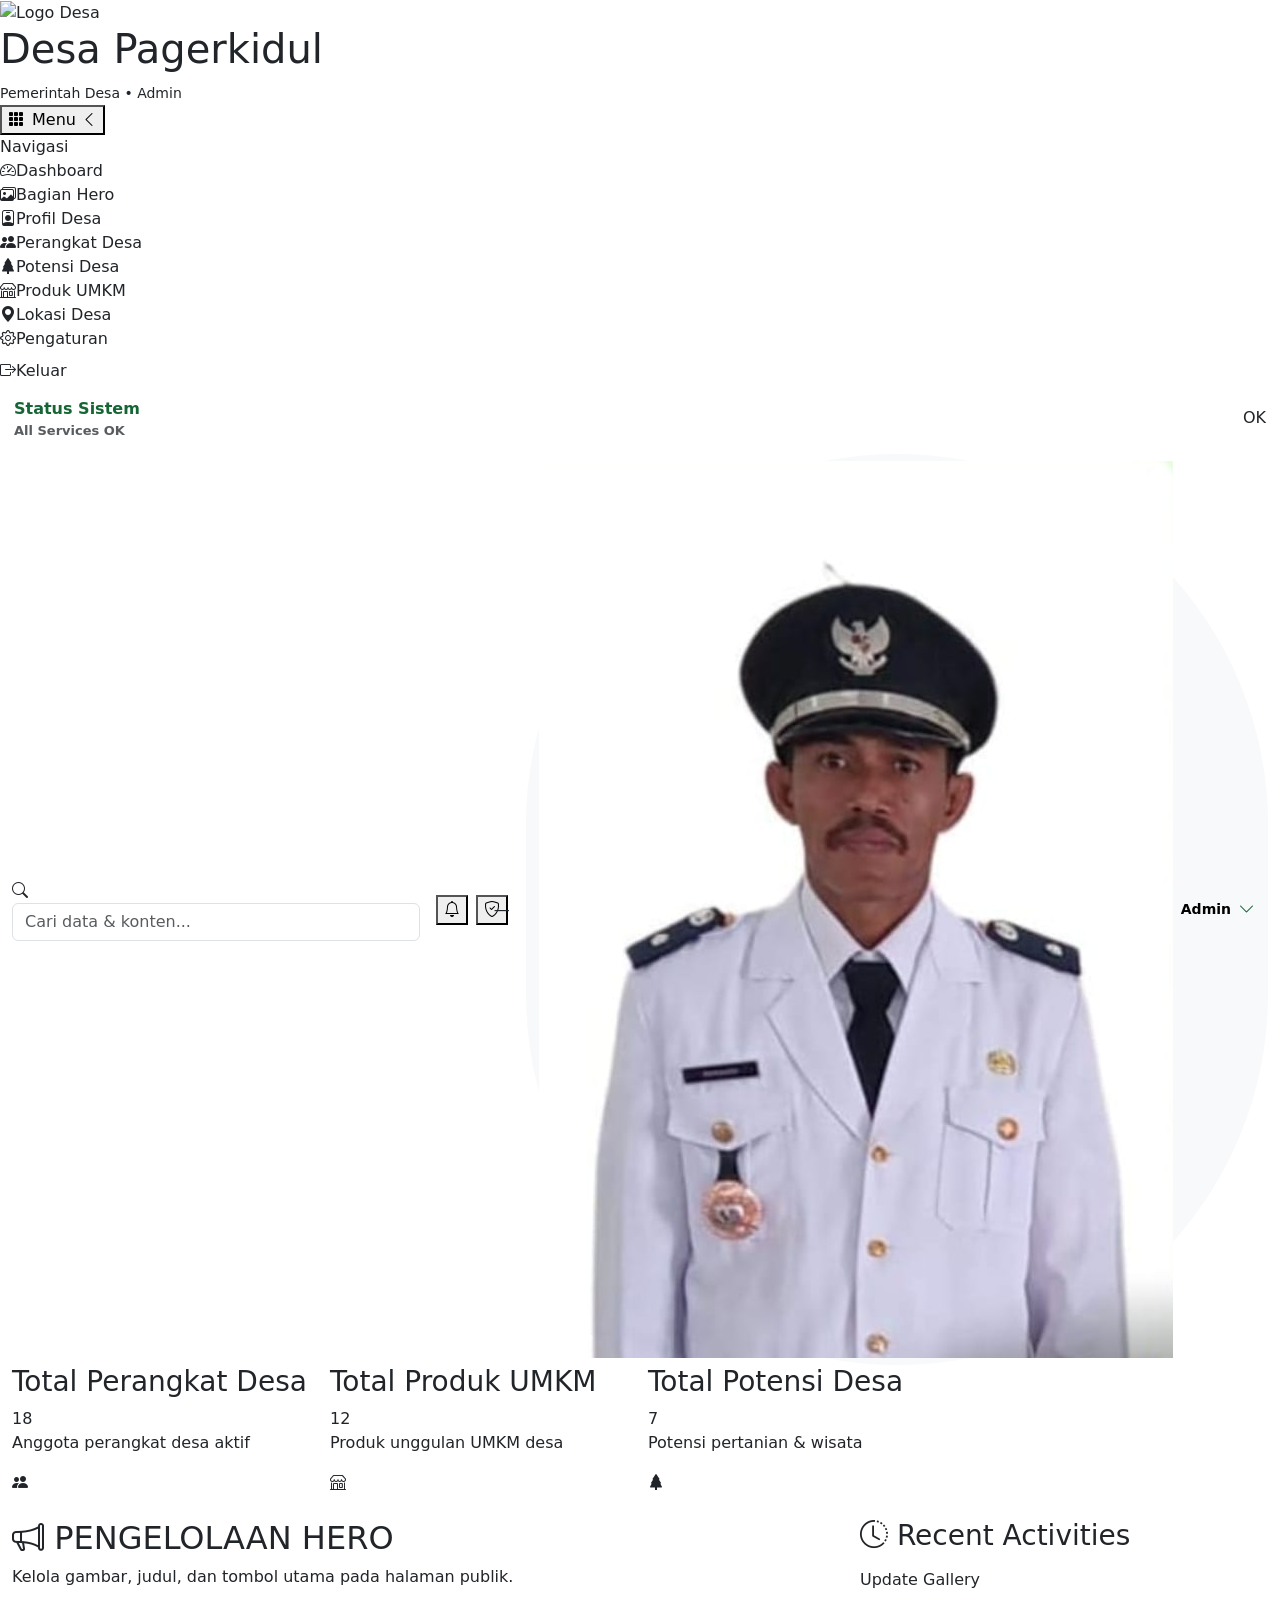
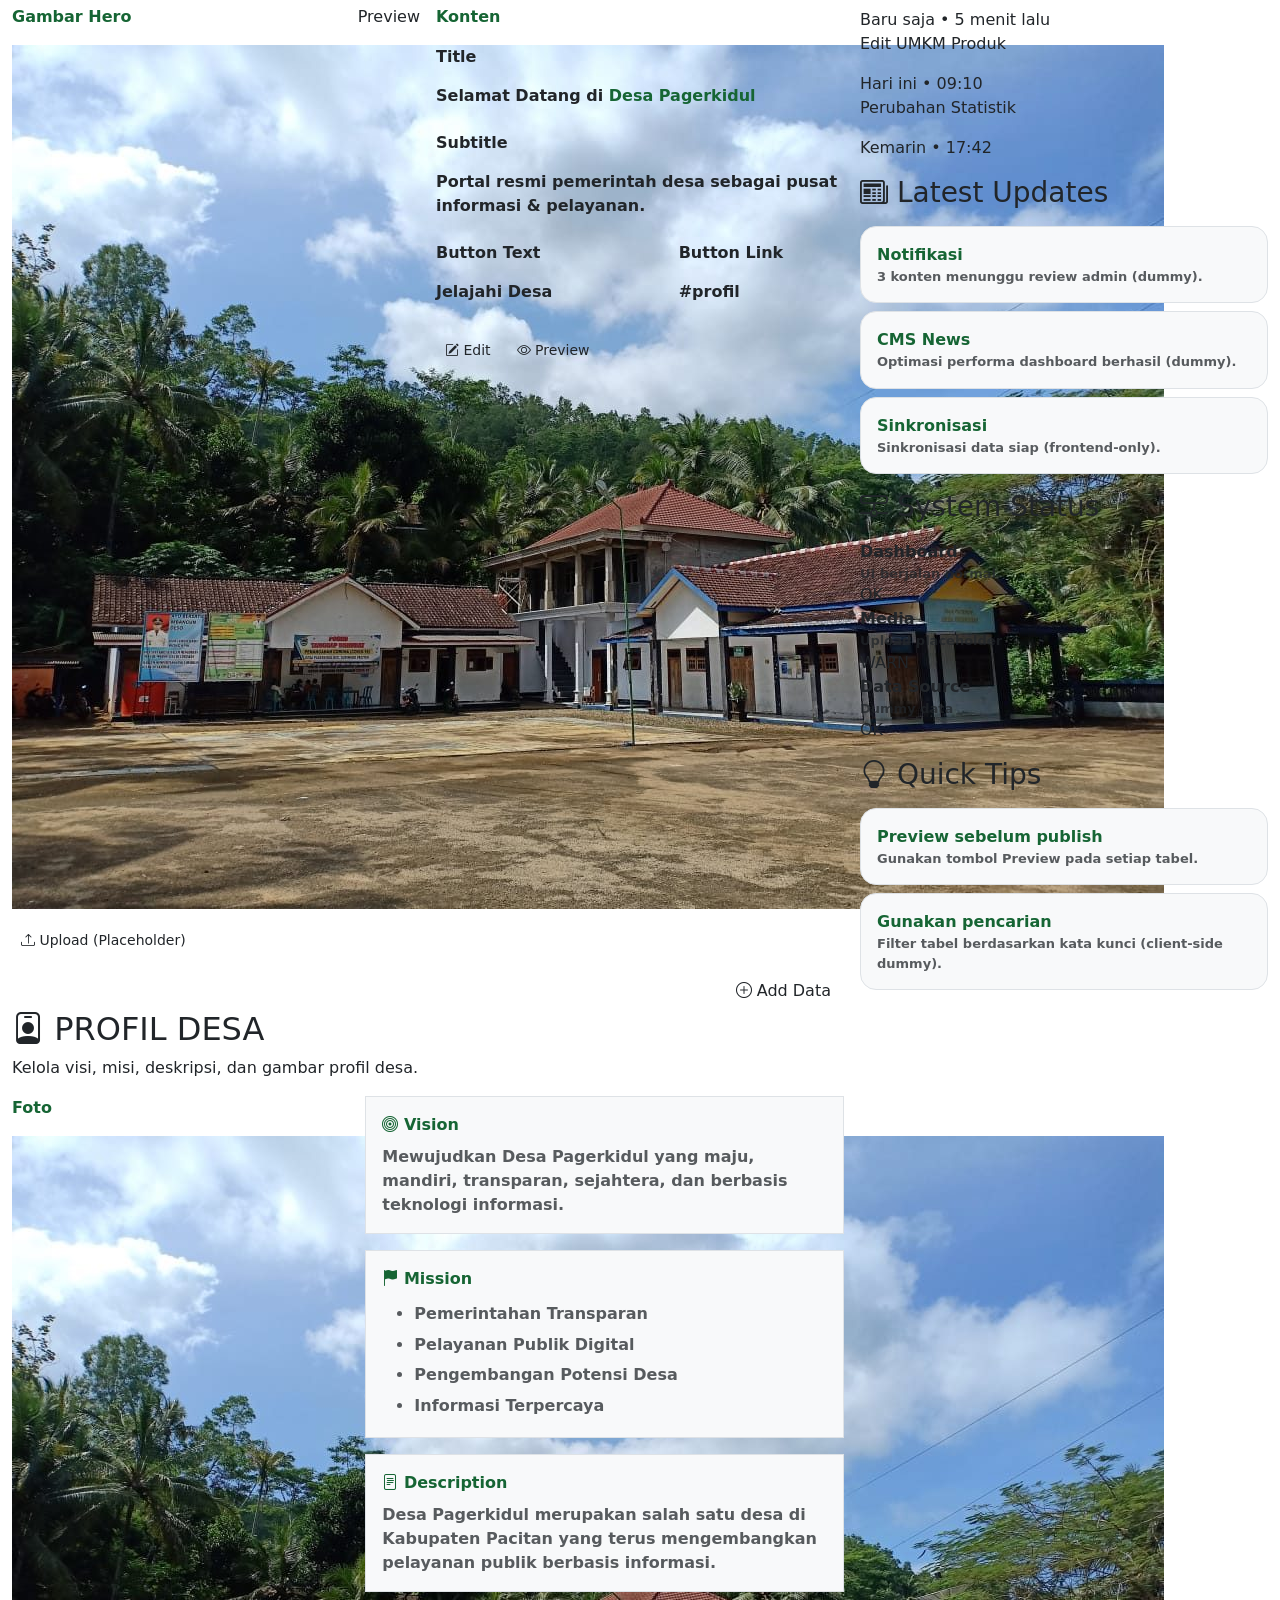
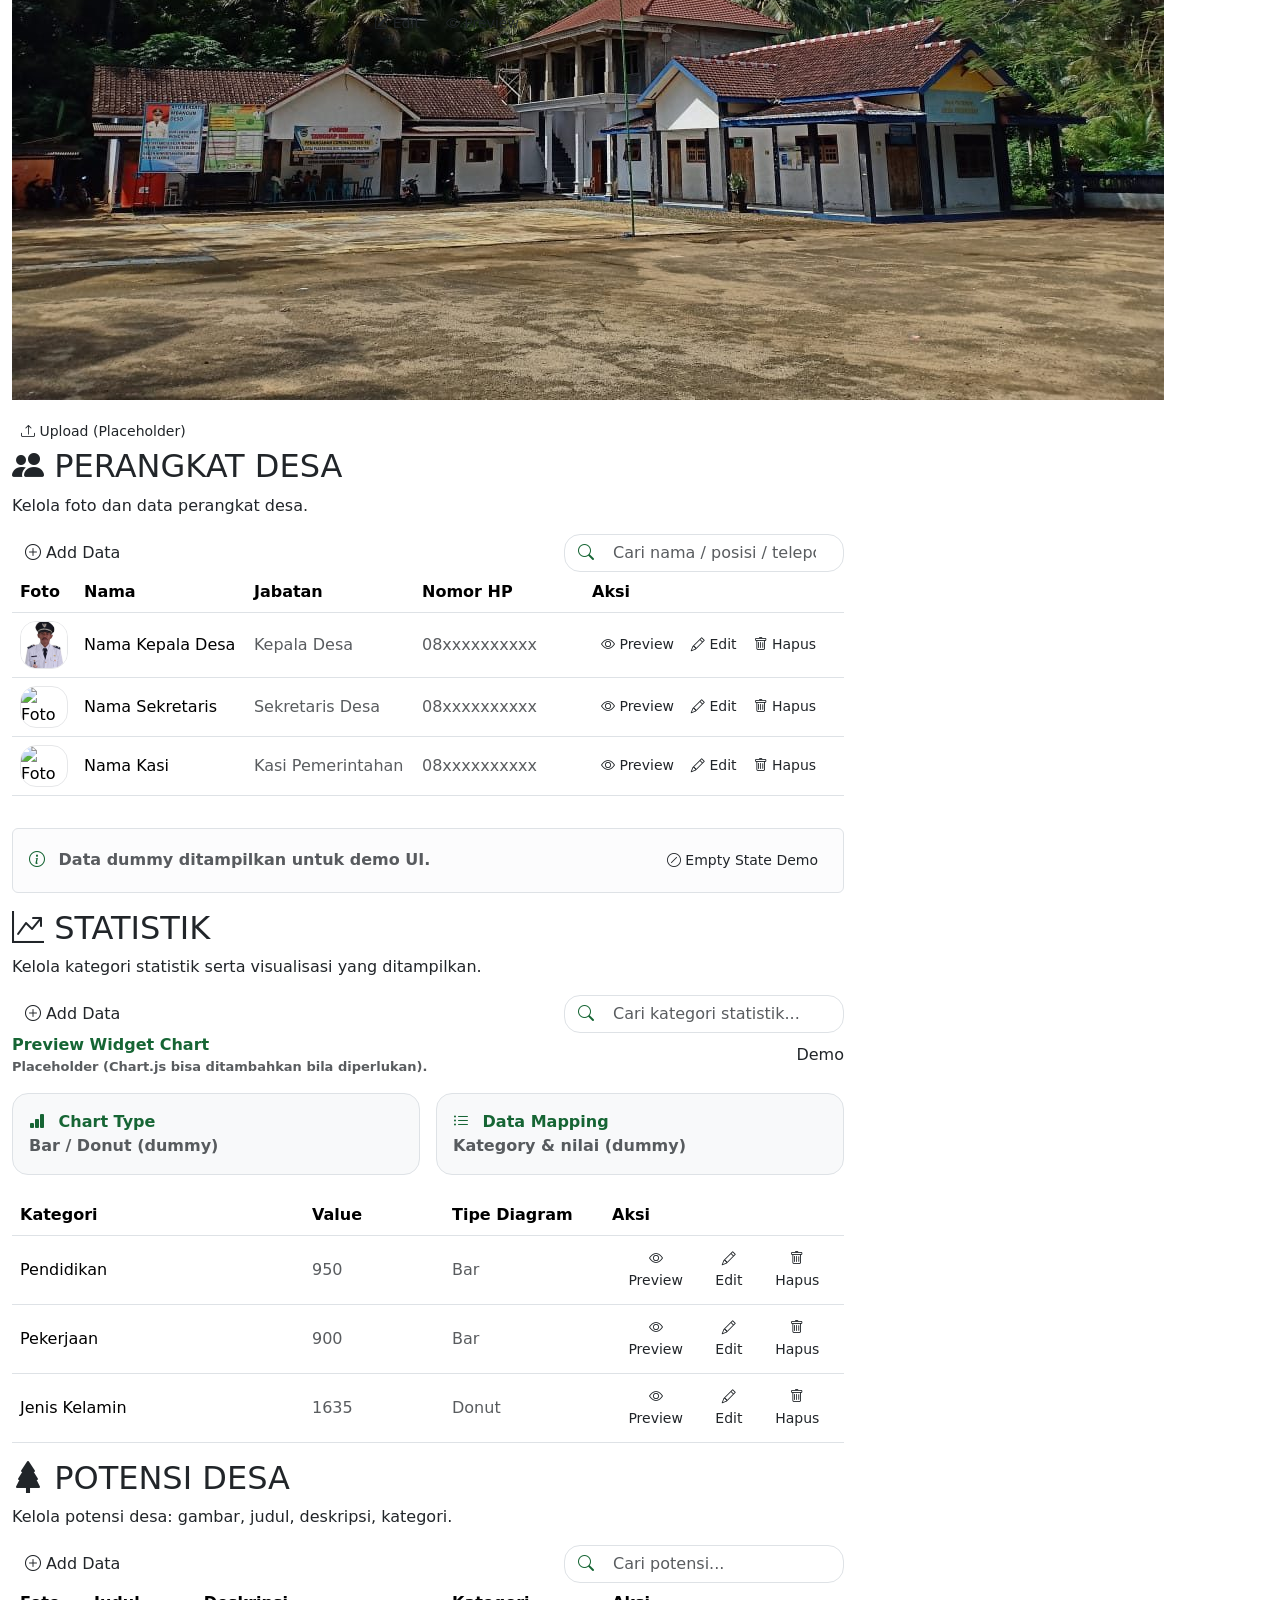
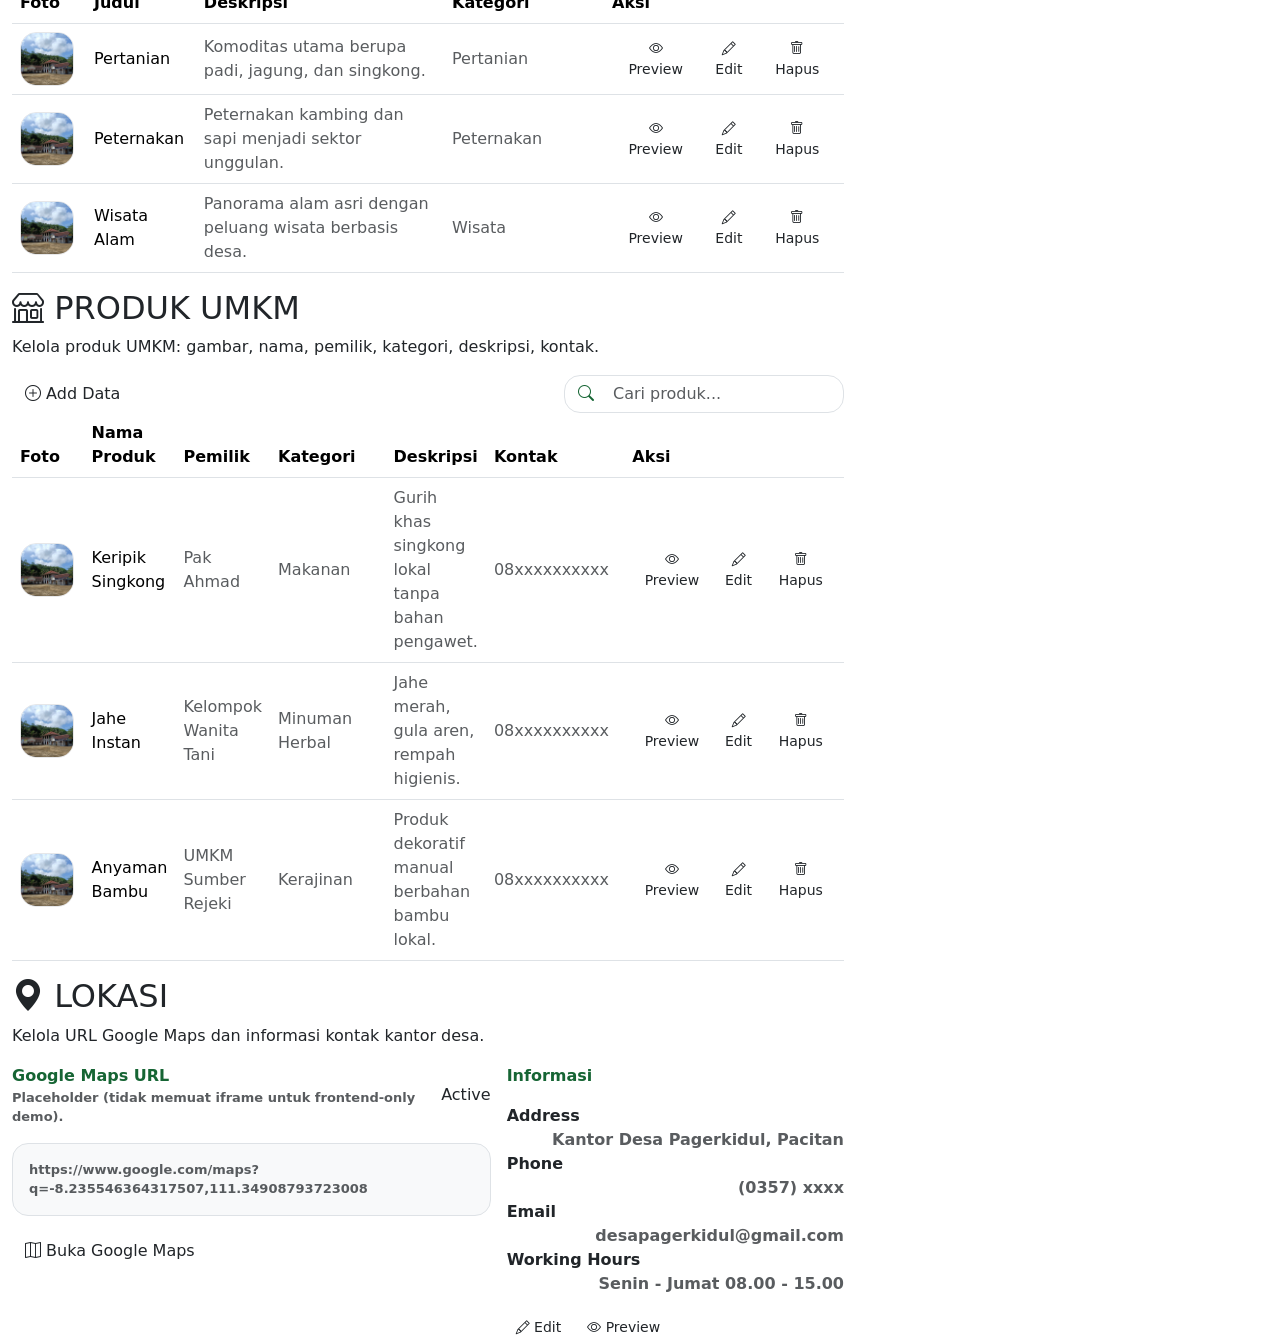
==== commit 3f8c6edb: "Fix image references after photo renames (desa.JPG to desa.jpg, foto.jpg to kepala desa-sunandi.jpg)" ====
--- a/admin.html
+++ b/admin.html
@@ -128,7 +128,7 @@
                                 <button class="admin-profile-pill btn btn-light d-flex align-items-center gap-2"
                                     type="button" data-bs-toggle="dropdown" aria-expanded="false"
                                     style="border-radius:999px;">
-                                    <img class="admin-avatar" src="assets/images/foto.jpg" alt="Admin" />
+                                    <img class="admin-avatar" src="assets/images/kepala desa-sunandi.jpg" alt="Admin" />
                                     <span class="fw-bold" style="font-size:14px;">Admin</span>
                                     <i class="bi bi-chevron-down" style="color:#166534;"></i>
                                 </button>
@@ -212,7 +212,7 @@
                                                     <div class="fw-bold" style="color:#166534;">Gambar Hero</div>
                                                     <span class="pill ok">Preview</span>
                                                 </div>
-                                                <img class="preview-img mt-3" src="assets/images/desa.JPG" alt="Hero" />
+                                                <img class="preview-img mt-3" src="assets/images/desa.jpg" alt="Hero" />
                                                 <div class="mt-3">
                                                     <button class="btn btn-sm btn-outline-admin"><i
                                                             class="bi bi-upload"></i> Upload (Placeholder)</button>
@@ -257,7 +257,7 @@
                                                     <button class="btn btn-outline-admin btn-sm" data-bs-toggle="modal"
                                                         data-bs-target="#previewModal" data-title="Hero Section"
                                                         data-body="Preview konten hero saat ini."
-                                                        data-media="assets/images/desa.JPG">
+                                                        data-media="assets/images/desa.jpg">
                                                         <i class="bi bi-eye"></i> Preview
                                                     </button>
                                                 </div>
@@ -285,7 +285,7 @@
                                         <div class="col-md-5">
                                             <div class="uploader">
                                                 <div class="fw-bold" style="color:#166534;">Foto</div>
-                                                <img class="preview-img mt-3" src="assets/images/desa.JPG"
+                                                <img class="preview-img mt-3" src="assets/images/desa.jpg"
                                                     alt="Profil" />
                                                 <div class="mt-3">
                                                     <button class="btn btn-sm btn-outline-admin"><i
@@ -338,7 +338,7 @@
                                                 <button class="btn btn-outline-admin btn-sm" data-bs-toggle="modal"
                                                     data-bs-target="#previewModal" data-title="Village Profile"
                                                     data-body="Preview profil desa."
-                                                    data-media="assets/images/desa.JPG">
+                                                    data-media="assets/images/desa.jpg">
                                                     <i class="bi bi-eye"></i> Preview
                                                 </button>
                                             </div>
@@ -384,7 +384,7 @@
                                             </thead>
                                             <tbody>
                                                 <tr>
-                                                    <td><img src="assets/images/foto.jpg" class="rounded-4"
+                                                    <td><img src="assets/images/kepala desa-sunandi.jpg" class="rounded-4"
                                                             style="width:48px;height:48px;object-fit:cover;border:1px solid rgba(16,24,40,.10);"
                                                             alt="Foto" /></td>
                                                     <td>Nama Kepala Desa</td>
@@ -395,7 +395,7 @@
                                                             <button class="btn btn-outline-admin btn-sm"
                                                                 data-bs-toggle="modal" data-bs-target="#previewModal"
                                                                 data-title="Kepala Desa"
-                                                                data-media="assets/images/foto.jpg"
+                                                                data-media="assets/images/kepala desa-sunandi.jpg"
                                                                 data-body="Preview profil perangkat desa: Nama Kepala Desa."
                                                                 type="button">
                                                                 <i class="bi bi-eye"></i> Preview
@@ -406,7 +406,7 @@
                                                                 data-edit-fielda="Nama Kepala Desa"
                                                                 data-edit-fieldb="Kepala Desa"
                                                                 data-edit-description="Preview profil perangkat desa: Nama Kepala Desa."
-                                                                data-edit-media="assets/images/foto.jpg" type="button">
+                                                                data-edit-media="assets/images/kepala desa-sunandi.jpg" type="button">
                                                                 <i class="bi bi-pencil"></i> Edit
                                                             </button>
                                                             <button class="btn btn-danger-admin btn-sm"
@@ -685,7 +685,7 @@
                                             </thead>
                                             <tbody>
                                                 <tr>
-                                                    <td><img src="assets/images/desa.JPG" class="rounded-4"
+                                                    <td><img src="assets/images/desa.jpg" class="rounded-4"
                                                             style="width:54px;height:54px;object-fit:cover;border:1px solid rgba(16,24,40,.10);"
                                                             alt="Potensi" /></td>
                                                     <td>Pertanian</td>
@@ -697,7 +697,7 @@
                                                             <button class="btn btn-outline-admin btn-sm"
                                                                 data-bs-toggle="modal" data-bs-target="#previewModal"
                                                                 data-title="Pertanian"
-                                                                data-media="assets/images/desa.JPG"
+                                                                data-media="assets/images/desa.jpg"
                                                                 data-body="Preview potensi Pertanian." type="button">
                                                                 <i class="bi bi-eye"></i> Preview
                                                             </button>
@@ -712,7 +712,7 @@
                                                     </td>
                                                 </tr>
                                                 <tr>
-                                                    <td><img src="assets/images/desa.JPG" class="rounded-4"
+                                                    <td><img src="assets/images/desa.jpg" class="rounded-4"
                                                             style="width:54px;height:54px;object-fit:cover;border:1px solid rgba(16,24,40,.10);"
                                                             alt="Potensi" /></td>
                                                     <td>Peternakan</td>
@@ -724,7 +724,7 @@
                                                             <button class="btn btn-outline-admin btn-sm"
                                                                 data-bs-toggle="modal" data-bs-target="#previewModal"
                                                                 data-title="Peternakan"
-                                                                data-media="assets/images/desa.JPG"
+                                                                data-media="assets/images/desa.jpg"
                                                                 data-body="Preview potensi Peternakan." type="button">
                                                                 <i class="bi bi-eye"></i> Preview
                                                             </button>
@@ -739,7 +739,7 @@
                                                     </td>
                                                 </tr>
                                                 <tr>
-                                                    <td><img src="assets/images/desa.JPG" class="rounded-4"
+                                                    <td><img src="assets/images/desa.jpg" class="rounded-4"
                                                             style="width:54px;height:54px;object-fit:cover;border:1px solid rgba(16,24,40,.10);"
                                                             alt="Potensi" /></td>
                                                     <td>Wisata Alam</td>
@@ -751,7 +751,7 @@
                                                             <button class="btn btn-outline-admin btn-sm"
                                                                 data-bs-toggle="modal" data-bs-target="#previewModal"
                                                                 data-title="Wisata Alam"
-                                                                data-media="assets/images/desa.JPG"
+                                                                data-media="assets/images/desa.jpg"
                                                                 data-body="Preview potensi Wisata Alam." type="button">
                                                                 <i class="bi bi-eye"></i> Preview
                                                             </button>
@@ -809,7 +809,7 @@
                                             </thead>
                                             <tbody>
                                                 <tr>
-                                                    <td><img src="assets/images/desa.JPG" class="rounded-4"
+                                                    <td><img src="assets/images/desa.jpg" class="rounded-4"
                                                             style="width:54px;height:54px;object-fit:cover;border:1px solid rgba(16,24,40,.10);"
                                                             alt="Produk" /></td>
                                                     <td>Keripik Singkong</td>
@@ -823,7 +823,7 @@
                                                             <button class="btn btn-outline-admin btn-sm"
                                                                 data-bs-toggle="modal" data-bs-target="#previewModal"
                                                                 data-title="Keripik Singkong"
-                                                                data-media="assets/images/desa.JPG"
+                                                                data-media="assets/images/desa.jpg"
                                                                 data-body="Preview produk UMKM." type="button">
                                                                 <i class="bi bi-eye"></i> Preview
                                                             </button>
@@ -839,7 +839,7 @@
                                                     </td>
                                                 </tr>
                                                 <tr>
-                                                    <td><img src="assets/images/desa.JPG" class="rounded-4"
+                                                    <td><img src="assets/images/desa.jpg" class="rounded-4"
                                                             style="width:54px;height:54px;object-fit:cover;border:1px solid rgba(16,24,40,.10);"
                                                             alt="Produk" /></td>
                                                     <td>Jahe Instan</td>
@@ -852,7 +852,7 @@
                                                             <button class="btn btn-outline-admin btn-sm"
                                                                 data-bs-toggle="modal" data-bs-target="#previewModal"
                                                                 data-title="Jahe Instan"
-                                                                data-media="assets/images/desa.JPG"
+                                                                data-media="assets/images/desa.jpg"
                                                                 data-body="Preview produk UMKM." type="button">
                                                                 <i class="bi bi-eye"></i> Preview
                                                             </button>
@@ -867,7 +867,7 @@
                                                     </td>
                                                 </tr>
                                                 <tr>
-                                                    <td><img src="assets/images/desa.JPG" class="rounded-4"
+                                                    <td><img src="assets/images/desa.jpg" class="rounded-4"
                                                             style="width:54px;height:54px;object-fit:cover;border:1px solid rgba(16,24,40,.10);"
                                                             alt="Produk" /></td>
                                                     <td>Anyaman Bambu</td>
@@ -881,7 +881,7 @@
                                                             <button class="btn btn-outline-admin btn-sm"
                                                                 data-bs-toggle="modal" data-bs-target="#previewModal"
                                                                 data-title="Anyaman Bambu"
-                                                                data-media="assets/images/desa.JPG"
+                                                                data-media="assets/images/desa.jpg"
                                                                 data-body="Preview produk UMKM." type="button">
                                                                 <i class="bi bi-eye"></i> Preview
                                                             </button>
@@ -1115,7 +1115,7 @@
                         <div class="col-12">
                             <label class="form-label fw-bold">Upload</label>
                             <div class="uploader">
-                                <img class="preview-img" src="assets/images/desa.JPG" alt="placeholder" />
+                                <img class="preview-img" src="assets/images/desa.jpg" alt="placeholder" />
                                 <div class="mt-3">
                                     <button type="button" class="btn btn-outline-admin btn-sm"><i
                                             class="bi bi-upload"></i> Choose File (Placeholder)</button>
@@ -1164,7 +1164,7 @@
                         <div class="col-12">
                             <label class="form-label fw-bold">Upload Preview (optional)</label>
                             <div class="uploader">
-                                <img id="editMediaPreview" class="preview-img" src="assets/images/desa.JPG"
+                                <img id="editMediaPreview" class="preview-img" src="assets/images/desa.jpg"
                                     alt="preview" />
                             </div>
                         </div>
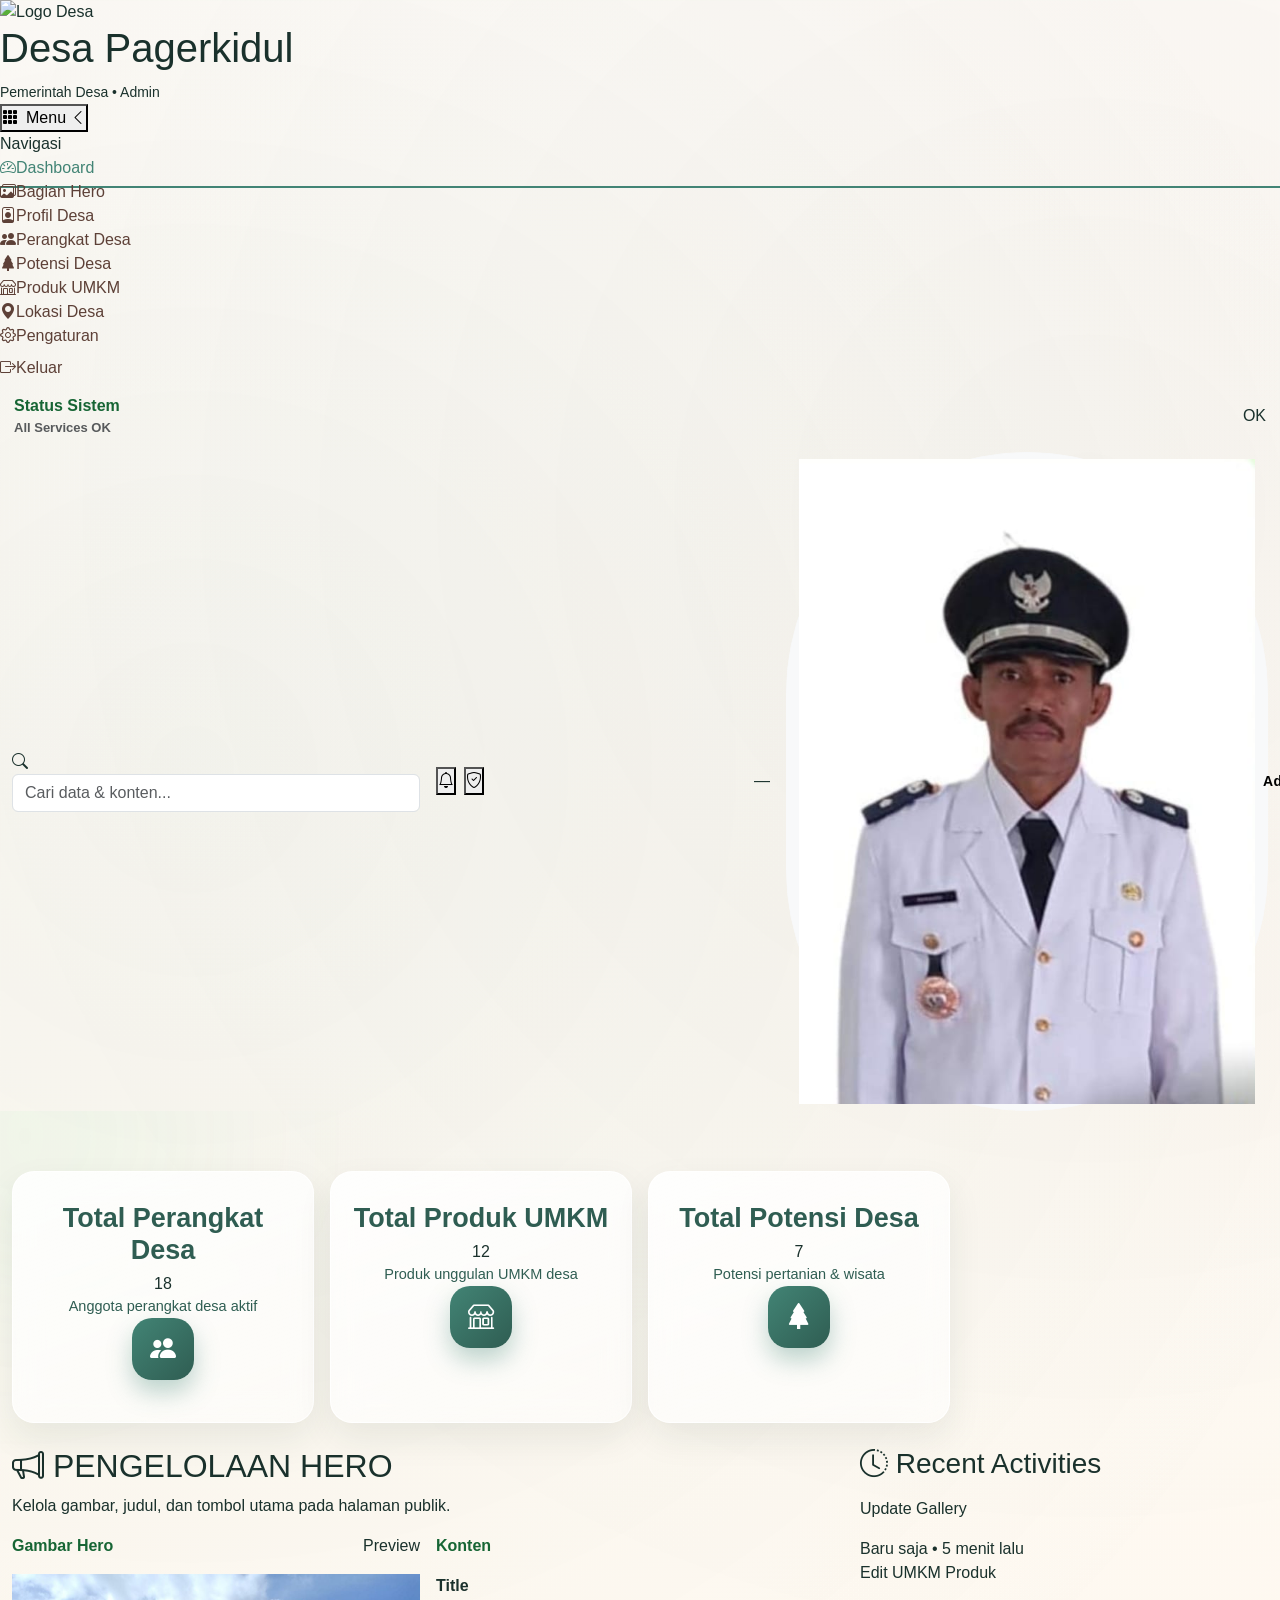
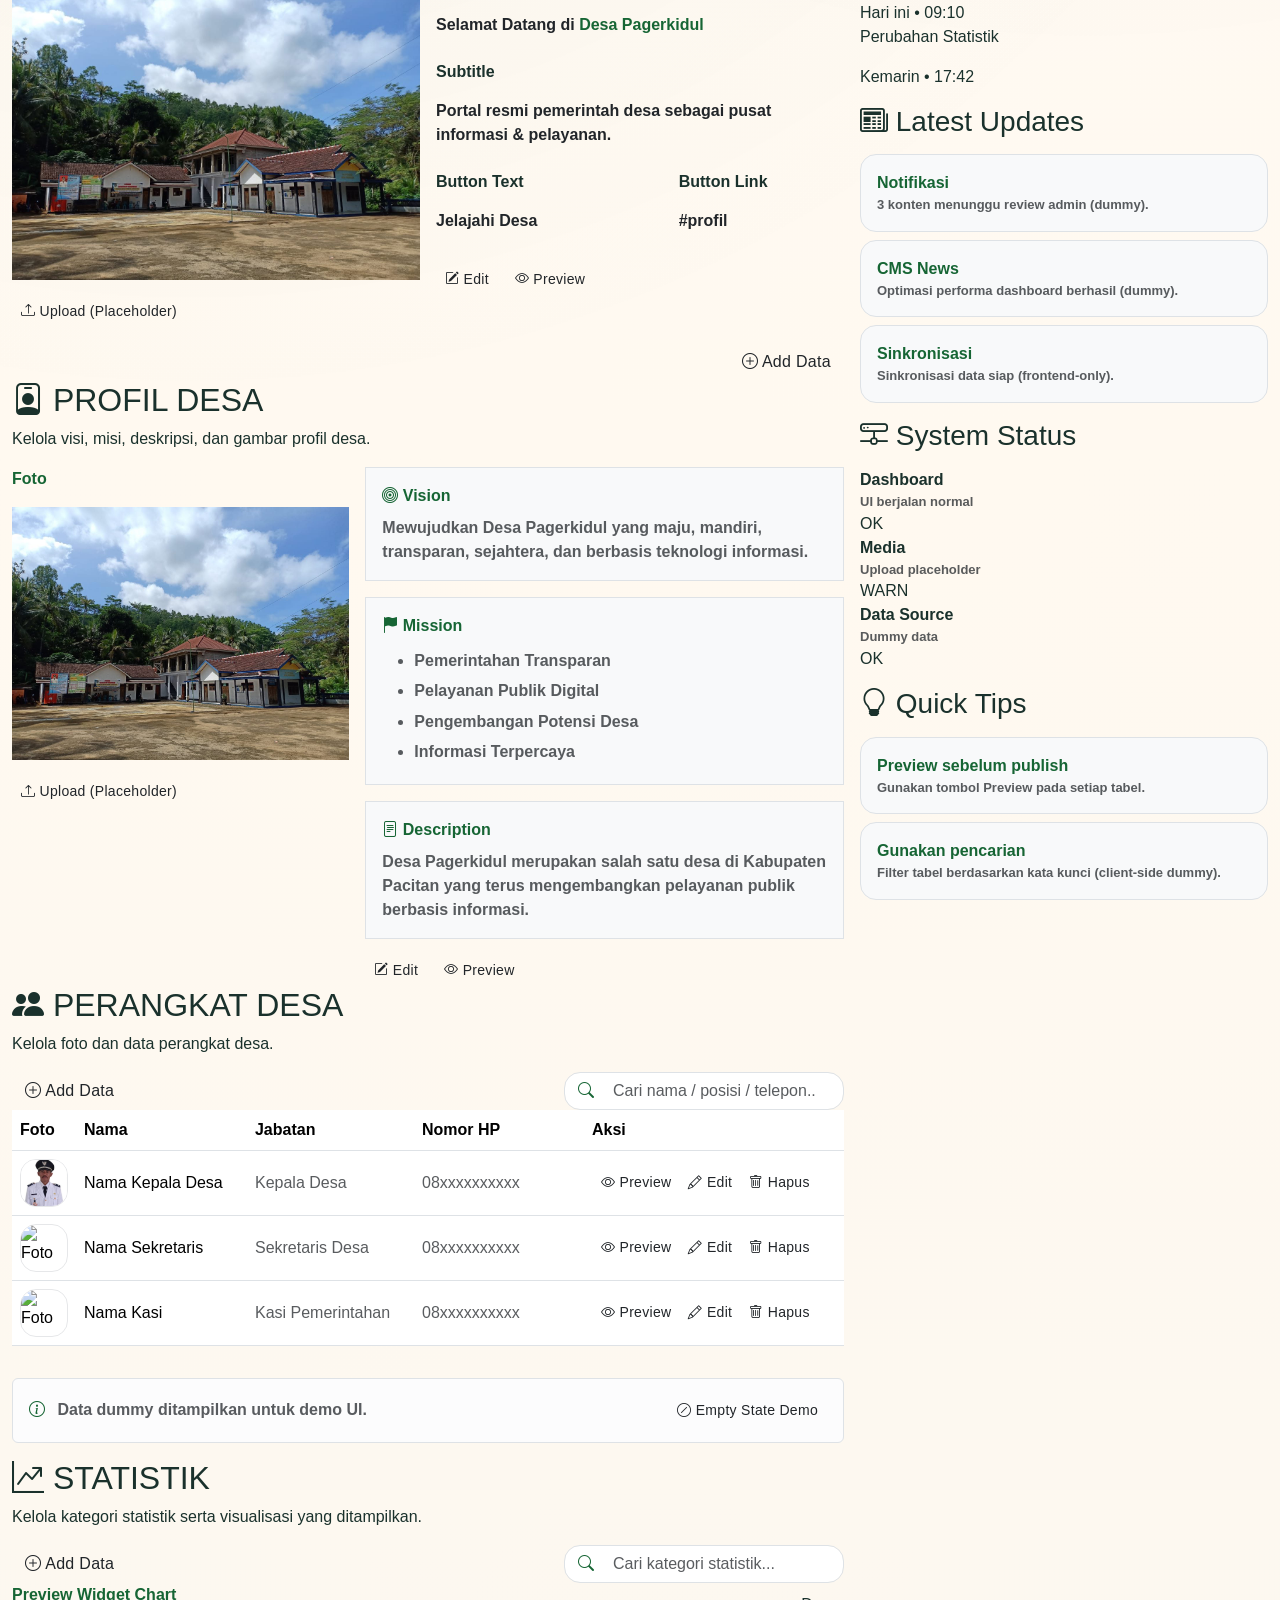
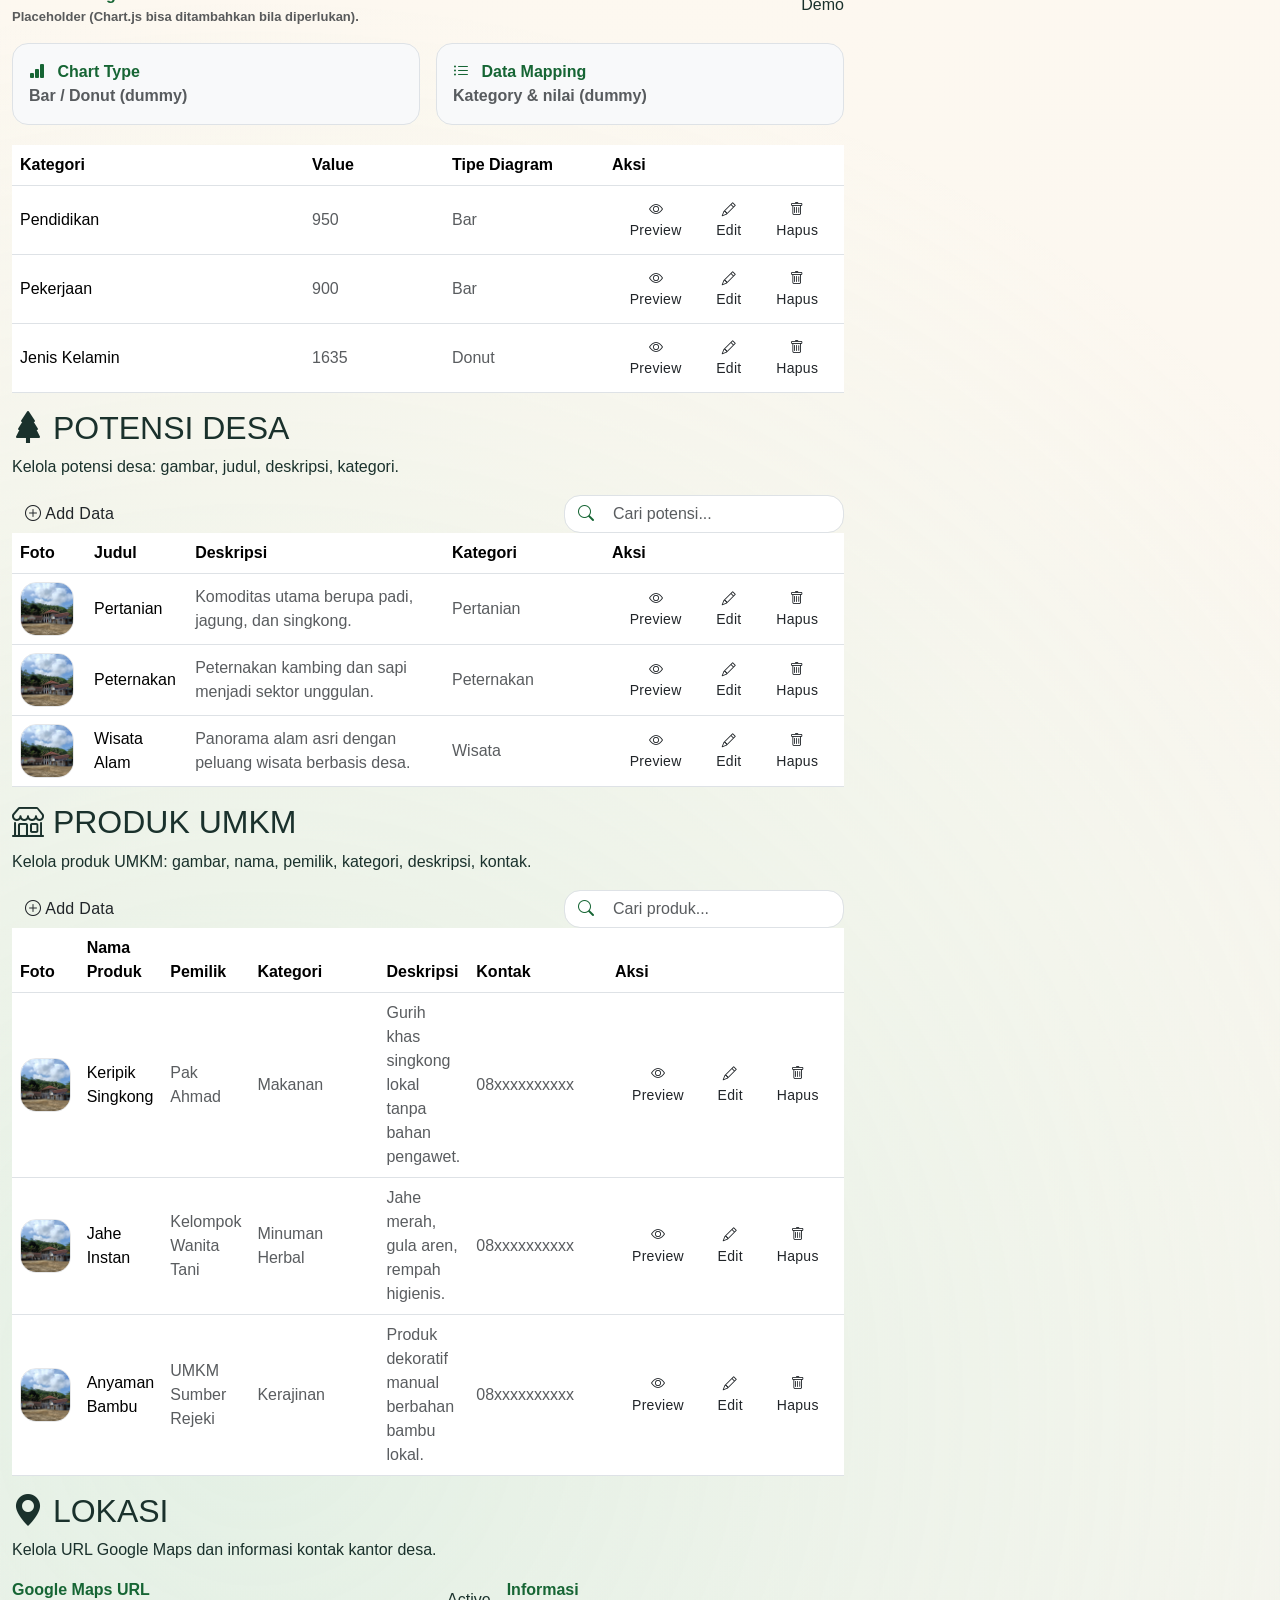
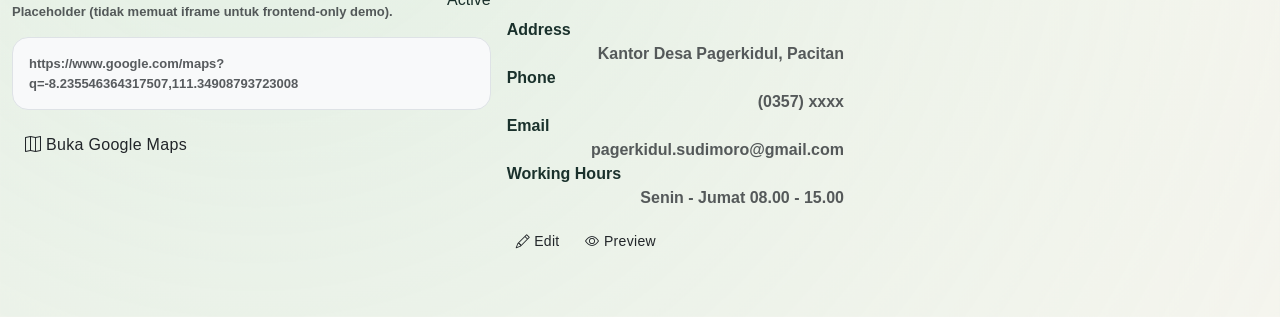
==== commit 39d5e852: "Pemerintahan title/photo fixes, footer menu synced to navbar, official email pagerkidul.sudimoro@gma" ====
--- a/admin.html
+++ b/admin.html
@@ -955,7 +955,7 @@
                                                     <div class="status-row">
                                                         <div class="fw-bold">Email</div>
                                                         <div class="text-muted fw-semibold text-end">
-                                                            desapagerkidul@gmail.com</div>
+                                                            pagerkidul.sudimoro@gmail.com</div>
                                                     </div>
                                                     <div class="status-row">
                                                         <div class="fw-bold">Working Hours</div>
--- a/assets/css/style.css
+++ b/assets/css/style.css
@@ -0,0 +1,2756 @@
+/* =====================================================
+   ROOT
+===================================================== */
+
+:root {
+    --primary: #428475;
+    --primary-dark: #2F5D52;
+    --primary-light: #89D7B7;
+
+    --accent: #89D7B7;
+    --accent-light: #A0E0C8;
+
+    --secondary: #FFF4E1;
+
+    --text: #1A312C;
+    --text-light: #2F5D52;
+
+    --background: #F9F6F0;
+
+    --border: #E8DCC8;
+
+    --shadow: 0 15px 35px rgba(26, 49, 44, .08);
+
+    --radius: 22px;
+}
+
+
+/* =====================================================
+   RESET
+===================================================== */
+
+* {
+    margin: 0;
+    padding: 0;
+    box-sizing: border-box;
+}
+
+html {
+    scroll-behavior: smooth;
+}
+
+body {
+
+    font-family: 'Poppins', sans-serif;
+    color: var(--text);
+    overflow-x: hidden;
+
+    background:
+        radial-gradient(circle at 15% 15%, rgba(66, 132, 117, .06), transparent 28%),
+        radial-gradient(circle at 85% 10%, rgba(26, 49, 44, .04), transparent 25%),
+        radial-gradient(circle at 20% 90%, rgba(137, 215, 183, .2), transparent 30%),
+        linear-gradient(180deg,
+            #FFFBF7 0%,
+            #FFF9F0 40%,
+            #F9F6F0 100%);
+
+}
+
+img {
+    display: block;
+    max-width: 100%;
+    transition: .35s;
+}
+
+.hero-image,
+.about-image,
+.gallery-item img {
+    will-change: transform;
+}
+
+a {
+
+    text-decoration: none;
+
+}
+
+section {
+    padding: 60px 0;
+    position: relative;
+    overflow: hidden;
+    z-index: 1;
+}
+
+section::before {
+
+    content: "";
+
+    position: absolute;
+
+    width: 350px;
+    height: 350px;
+
+    border-radius: 50%;
+
+    background: rgba(74, 222, 128, .05);
+
+    filter: blur(90px);
+
+    top: -150px;
+    right: -150px;
+
+    pointer-events: none;
+
+}
+
+section:nth-child(even)::before {
+
+    left: -150px;
+    right: auto;
+
+}
+
+
+/* =====================================================
+   SECTION TITLE
+===================================================== */
+
+.section-title {
+    text-align: center;
+    margin-bottom: 75px;
+    max-width: 720px;
+    margin-left: auto;
+    margin-right: auto;
+}
+
+.section-title h2::after {
+
+    content: "";
+
+    display: block;
+
+    width: 70px;
+    height: 5px;
+
+    margin: 16px auto 0;
+
+    border-radius: 999px;
+
+    background: linear-gradient(90deg, var(--accent), var(--accent-light));
+
+}
+
+.section-title span {
+
+    display: inline-block;
+    padding: 8px 18px;
+
+    border-radius: 999px;
+
+    background: var(--secondary);
+
+    color: var(--primary);
+
+    font-size: 14px;
+    font-weight: 600;
+
+}
+
+.section-title h2 {
+
+    margin-top: 18px;
+
+    font-size: 42px;
+    font-weight: 700;
+
+}
+
+.section-title p {
+    margin-top: 15px;
+    color: var(--text-light);
+    line-height: 1.8;
+    max-width: 650px;
+    margin-left: auto;
+    margin-right: auto;
+}
+
+
+/* =====================================================
+   NAVBAR
+===================================================== */
+
+.navbar {
+    background: rgba(255, 255, 255, .94);
+    backdrop-filter: blur(18px);
+    padding: 12px 0;
+    transition: .35s;
+    box-shadow: 0 4px 18px rgba(0, 0, 0, .05);
+    border-bottom: 1px solid rgba(66, 132, 117, .08);
+}
+
+.navbar.scrolled {
+
+    background: #fff;
+
+    padding: 8px 0;
+
+    box-shadow: 0 10px 30px rgba(0, 0, 0, .08);
+
+}
+
+.navbar-brand {
+
+    display: flex;
+    align-items: center;
+    gap: 12px;
+
+    font-size: 1.5rem;
+    font-weight: 700;
+
+    color: var(--text) !important;
+
+}
+
+.navbar-brand img {
+
+    width: 50px;
+    height: 50px;
+    object-fit: contain;
+
+}
+
+.navbar-nav {
+
+    gap: 12px;
+
+}
+
+.nav-link {
+
+    position: relative;
+
+    color: #5D4037 !important;
+
+    font-weight: 500;
+
+    transition: .3s;
+
+}
+
+.nav-link:hover,
+.nav-link.active {
+
+    color: var(--primary) !important;
+
+}
+
+.nav-link::after {
+
+    content: "";
+
+    position: absolute;
+
+    left: 0;
+    bottom: -8px;
+
+    width: 0;
+    height: 2px;
+
+    background: var(--primary);
+
+    transition: .3s;
+
+}
+
+.nav-link:hover::after,
+.nav-link.active::after {
+
+    width: 100%;
+
+}
+
+
+
+
+/* =====================================================
+   BUTTON
+===================================================== */
+
+.btn {
+
+    border-radius: 999px;
+
+    transition: .3s;
+
+    font-weight: 500;
+
+    letter-spacing: .3px;
+
+}
+
+.btn:hover {
+
+    transform: translateY(-3px);
+
+    box-shadow: 0 15px 28px rgba(0, 0, 0, .10);
+
+}
+
+.btn-success {
+
+    background: var(--primary);
+    border: none;
+    box-shadow: 0 12px 25px rgba(22, 101, 52, .15);
+
+}
+
+.btn-success:hover {
+
+    background: var(--primary-dark);
+
+}
+
+.btn-outline-success {
+
+    border: 2px solid var(--primary);
+
+    color: var(--primary);
+
+}
+
+.btn-outline-success:hover {
+
+    background: var(--primary);
+
+    color: #fff;
+
+}
+
+.btn-login {
+
+    padding: 12px 28px;
+
+    background: var(--primary);
+
+    color: #fff;
+
+}
+
+.btn-login:hover {
+
+    background: var(--primary-dark);
+
+}
+
+
+/* =====================================================
+   HERO
+===================================================== */
+
+.hero {
+
+    padding-top: 120px;
+    padding-bottom: 60px;
+
+    position: relative;
+    overflow: hidden;
+
+}
+
+.hero::before {
+
+    content: "";
+
+    position: absolute;
+
+    width: 500px;
+    height: 500px;
+
+    border-radius: 50%;
+
+    background: #C5E8DF;
+
+    filter: blur(140px);
+
+    top: -220px;
+    right: -180px;
+
+    opacity: .5;
+
+}
+
+.hero::after {
+
+    content: "";
+
+    position: absolute;
+
+    width: 380px;
+    height: 380px;
+
+    border-radius: 50%;
+
+    background: #FFF4E1;
+
+    filter: blur(120px);
+
+    bottom: -180px;
+    left: -120px;
+
+    opacity: .5;
+
+}
+
+.hero .container {
+
+    position: relative;
+    z-index: 2;
+
+}
+
+
+
+.hero h1 {
+
+    margin: 22px 0;
+
+    font-size: 56px;
+
+    font-weight: 800;
+
+    line-height: 1.15;
+
+}
+
+.hero h1 span {
+
+    color: var(--primary);
+
+}
+
+.hero p {
+
+    max-width: 560px;
+
+    font-size: 18px;
+
+    line-height: 1.9;
+
+    color: var(--text-light);
+
+}
+
+.hero-button {
+
+    display: flex;
+
+    gap: 16px;
+
+    margin-top: 38px;
+
+    flex-wrap: wrap;
+
+}
+
+.hero-button .btn {
+
+    padding: 14px 30px;
+
+}
+
+@keyframes floatImage {
+
+    0%,
+    100% {
+        transform: translateY(0);
+    }
+
+    50% {
+        transform: translateY(-10px);
+    }
+
+}
+
+
+/* HERO SMALL CARD */
+
+.hero-info-card {
+
+    display: flex;
+
+    align-items: center;
+
+    gap: 16px;
+
+    background: #fff;
+
+    border-radius: 18px;
+
+    padding: 18px;
+
+    border: 1px solid var(--border);
+
+    box-shadow: 0 10px 24px rgba(0, 0, 0, .05);
+
+    transition: .3s;
+
+    height: 100%;
+
+}
+
+.hero-info-card:hover {
+
+    transform: translateY(-6px);
+
+}
+
+.hero-info-card i {
+
+    width: 52px;
+    height: 52px;
+
+    display: flex;
+    align-items: center;
+    justify-content: center;
+
+    border-radius: 14px;
+
+    background: #E0F3ED;
+
+    color: #428475;
+
+    font-size: 22px;
+
+}
+
+.hero-info-card small {
+
+    display: block;
+
+    color: var(--text-light);
+
+}
+
+.hero-info-card h5 {
+
+    margin: 4px 0 0;
+
+    font-weight: 700;
+
+}
+
+
+/* HERO IMAGE */
+
+.hero-image-wrapper {
+
+    position: relative;
+
+}
+
+.hero-image {
+
+    width: 100%;
+
+    border-radius: 28px;
+
+    box-shadow: 0 25px 55px rgba(0, 0, 0, .12);
+    animation: floatImage 5s ease-in-out infinite;
+
+}
+
+
+
+.hero-image:hover {
+
+    filter: brightness(1.05);
+
+}
+
+.chart-card,
+.staff-card,
+.chief-card,
+.info-card,
+.map-card,
+.gallery-item {
+    transition: .35s;
+}
+
+.chart-card:hover,
+.staff-card:hover,
+.chief-card:hover,
+.info-card:hover,
+.map-card:hover,
+.gallery-item:hover {
+    transform: translateY(-8px);
+    box-shadow: 0 24px 55px rgba(0, 0, 0, .12);
+}
+
+/* =====================================================
+   DASHBOARD
+===================================================== */
+
+.dashboard {
+
+    position: relative;
+
+    overflow: hidden;
+
+    background: #FFFFFF;
+
+}
+
+.dashboard::before {
+
+    content: "";
+
+    position: absolute;
+
+    width: 380px;
+    height: 380px;
+
+    border-radius: 50%;
+
+    background: #BBF7D0;
+
+    filter: blur(130px);
+
+    left: -180px;
+    top: -120px;
+
+    opacity: 0;
+
+}
+
+.dashboard::after {
+
+    content: "";
+
+    position: absolute;
+
+    width: 320px;
+    height: 320px;
+
+    border-radius: 50%;
+
+    background: #DCFCE7;
+
+    filter: blur(120px);
+
+    right: -120px;
+    bottom: -120px;
+
+    opacity: 0;
+
+}
+
+.dashboard .container {
+
+    position: relative;
+    z-index: 2;
+
+}
+
+.section-badge {
+
+    display: inline-block;
+
+    padding: 8px 18px;
+
+    border-radius: 999px;
+
+    background: #E0F3ED;
+
+    color: #428475;
+
+    font-size: 14px;
+    font-weight: 600;
+
+}
+
+.chart-card {
+
+    position: relative;
+
+    background: #fff;
+
+    border-radius: 24px;
+
+    padding: 32px;
+
+    border: 1px solid #E5E7EB;
+
+    box-shadow: var(--shadow);
+
+    overflow: hidden;
+
+    transition: .3s;
+
+}
+
+.chart-card:hover {
+
+    transform: translateY(-6px);
+
+}
+
+.chart-card::before {
+
+    content: "";
+
+    position: absolute;
+
+    top: 0;
+    left: 0;
+
+    width: 100%;
+    height: 5px;
+
+    background: linear-gradient(90deg, var(--accent), var(--accent-light));
+
+}
+
+.chart-card h4 {
+
+    display: flex;
+    align-items: center;
+    gap: 10px;
+
+    margin-bottom: 20px;
+    padding-bottom: 14px;
+
+    border-bottom: 1px solid var(--border);
+
+    font-size: 1.25rem;
+    font-weight: 600;
+
+}
+
+.chart-card h4 i {
+
+    color: var(--primary);
+
+}
+
+.chart-card canvas {
+
+    width: 100% !important;
+    height: 320px !important;
+
+}
+
+.chart-large canvas {
+
+    height: 360px !important;
+
+}
+
+.chart-donut canvas {
+
+    height: 340px !important;
+
+}
+
+
+/* =====================================================
+   ABOUT
+===================================================== */
+
+.about {
+
+    position: relative;
+
+    overflow: hidden;
+
+    background: #FAF6F0;
+
+}
+
+.about::before {
+
+    content: "";
+
+    position: absolute;
+
+    width: 340px;
+    height: 340px;
+
+    background: #DCFCE7;
+
+    border-radius: 50%;
+
+    filter: blur(120px);
+
+    left: -140px;
+    top: -120px;
+
+    opacity: 0;
+
+}
+
+.about::after {
+
+    content: "";
+
+    position: absolute;
+
+    width: 280px;
+    height: 280px;
+
+    background: #BBF7D0;
+
+    border-radius: 50%;
+
+    filter: blur(120px);
+
+    right: -120px;
+    bottom: -120px;
+
+    opacity: 0;
+
+}
+
+.about .container {
+
+    position: relative;
+    z-index: 2;
+
+}
+
+.about-image-wrapper {
+
+    position: relative;
+
+}
+
+.about-image {
+
+    width: 100%;
+
+    border-radius: 28px;
+
+    box-shadow: 0 25px 50px rgba(0, 0, 0, .12);
+
+}
+
+.about-floating-card {
+
+    position: absolute;
+
+    right: -20px;
+    bottom: 30px;
+
+    display: flex;
+    align-items: center;
+    gap: 15px;
+
+    background: #fff;
+
+    padding: 18px 22px;
+
+    border-radius: 18px;
+
+    box-shadow: var(--shadow);
+
+}
+
+.about-floating-card i {
+
+    font-size: 30px;
+
+    color: var(--primary);
+
+}
+
+.about-title {
+
+    font-size: 42px;
+
+    font-weight: 700;
+
+    margin-bottom: 18px;
+
+}
+
+.about-desc {
+
+    color: var(--text-light);
+
+    line-height: 1.9;
+
+}
+
+.about-divider {
+
+    width: 100%;
+    height: 1px;
+
+    background: var(--border);
+
+    margin: 28px 0;
+
+}
+
+.vision-box {
+
+    display: flex;
+
+    gap: 18px;
+
+    align-items: flex-start;
+
+    background: #FAFAF8;
+
+    border: 1px solid #E8DCC8;
+
+    border-radius: 16px;
+
+    padding: 24px;
+
+    margin-bottom: 28px;
+
+}
+
+.icon-box {
+
+    width: 70px;
+    height: 70px;
+
+    display: flex;
+    justify-content: center;
+    align-items: center;
+
+    border-radius: 18px;
+
+    background: #E0F3ED;
+
+    flex-shrink: 0;
+
+}
+
+.icon-box i {
+
+    font-size: 30px;
+
+    color: var(--primary);
+
+}
+
+.vision-box h5 {
+
+    color: var(--primary);
+
+    font-weight: 700;
+
+    font-size: 1.15rem;
+
+    margin-bottom: 10px;
+
+}
+
+.vision-box p {
+
+    margin: 0;
+
+    font-size: 1rem;
+
+    line-height: 1.8;
+
+}
+
+.mission-title {
+
+    display: flex;
+
+    align-items: center;
+
+    gap: 10px;
+
+    margin-bottom: 24px;
+
+    margin-top: 20px;
+
+    color: var(--primary);
+
+    font-weight: 700;
+
+    font-size: 1.15rem;
+
+}
+
+.mission-list {
+
+    display: grid;
+
+    grid-template-columns: 1fr 1fr;
+
+    gap: 14px;
+
+}
+
+.mission-item {
+
+    display: flex;
+
+    align-items: center;
+
+    gap: 15px;
+
+    padding: 18px 16px;
+
+    font-size: 1rem;
+
+    border-radius: 14px;
+
+    background: #FAF6F0;
+
+    transition: .3s;
+
+}
+
+.mission-item:hover {
+
+    background: #E0F3ED;
+
+    transform: translateX(6px);
+
+}
+
+.mission-item i {
+
+    color: var(--primary);
+
+}
+
+.about-buttons {
+
+    display: flex;
+
+    gap: 16px;
+
+    margin-top: 35px;
+
+    flex-wrap: wrap;
+
+}
+
+/* =====================================================
+   PERANGKAT DESA
+===================================================== */
+
+.officials {
+
+    background: #FFFFFF;
+
+}
+
+.chief-wrapper {
+
+    display: flex;
+
+    justify-content: center;
+
+    margin-bottom: 60px;
+
+}
+
+.chief-card {
+    max-width: 320px;
+    width: 100%;
+    background: #fff;
+    border-radius: 28px;
+    padding: 40px 30px;
+    text-align: center;
+    border: 1px solid #E5E7EB;
+    box-shadow: 0 18px 40px rgba(0, 0, 0, .08);
+    transition: .35s;
+    position: relative;
+    margin-left: auto;
+    margin-right: auto;
+}
+
+.chief-card::before,
+.staff-card::before {
+
+    content: "";
+
+    position: absolute;
+
+    top: 0;
+
+    left: 50%;
+
+    transform: translateX(-50%);
+
+    width: 90px;
+
+    height: 6px;
+
+    border-radius: 0 0 10px 10px;
+
+    background: var(--primary);
+
+}
+
+.chief-card:hover {
+
+    transform: translateY(-8px);
+
+}
+
+.chief-card img {
+
+    width: 170px;
+
+    height: 170px;
+
+    object-fit: cover;
+
+    object-position: 50% 20%;
+
+    border-radius: 50%;
+
+    border: 6px solid #E0F3ED;
+
+    margin: 0 auto 25px;
+
+}
+
+.chief-card h3 {
+
+    font-size: 28px;
+
+    font-weight: 700;
+
+    margin-bottom: 10px;
+
+}
+
+.chief-card span {
+
+    display: inline-block;
+
+    padding: 8px 22px;
+
+    background: #E0F3ED;
+
+    color: #428475;
+
+    border-radius: 999px;
+
+    font-weight: 600;
+
+}
+
+.staff-card {
+
+    background: #fff;
+
+    border-radius: 22px;
+
+    padding: 32px;
+
+    text-align: center;
+
+    border: 1px solid #E5E7EB;
+
+    box-shadow: 0 10px 30px rgba(0, 0, 0, .06);
+
+    transition: .35s;
+
+    height: 100%;
+
+}
+
+.staff-card:hover {
+
+    transform: translateY(-8px);
+
+    box-shadow: 0 20px 40px rgba(0, 0, 0, .10);
+
+}
+
+.staff-card img {
+
+    width: 120px;
+
+    height: 120px;
+
+    object-fit: cover;
+
+    object-position: 50% 20%;
+
+    border-radius: 50%;
+
+    border: 5px solid #E0F3ED;
+
+    margin: 0 auto 20px;
+
+}
+
+.staff-card h5 {
+
+    margin-bottom: 8px;
+
+    font-size: 20px;
+
+    font-weight: 700;
+
+}
+
+.staff-card span {
+
+    color: var(--primary);
+
+    font-weight: 600;
+
+}
+
+/* ==========================================
+   POTENSI DESA
+========================================== */
+
+.gallery {
+
+    background: #FFFFFF;
+    position: relative;
+    overflow: hidden;
+
+}
+
+.gallery::before {
+
+    content: "";
+    position: absolute;
+
+    width: 420px;
+    height: 420px;
+
+    background: #BBF7D0;
+
+    border-radius: 50%;
+
+    filter: blur(140px);
+
+    top: -180px;
+    right: -150px;
+
+    opacity: 0;
+
+}
+
+.gallery::after {
+
+    content: "";
+    position: absolute;
+
+    width: 320px;
+    height: 320px;
+
+    background: #DCFCE7;
+
+    border-radius: 50%;
+
+    filter: blur(120px);
+
+    bottom: -120px;
+    left: -120px;
+
+    opacity: 0;
+
+}
+
+.gallery .container {
+
+    position: relative;
+    z-index: 2;
+
+}
+
+.potensi-card {
+
+    background: #fff;
+
+    border-radius: 24px;
+
+    overflow: hidden;
+
+    box-shadow: var(--shadow);
+
+    border: 1px solid #E5E7EB;
+
+    transition: .35s;
+
+    height: 100%;
+
+}
+
+.potensi-card:hover {
+
+    transform: translateY(-10px);
+
+}
+
+.potensi-card img {
+
+    width: 100%;
+    height: 220px;
+
+    object-fit: cover;
+
+}
+
+.potensi-content {
+
+    padding: 32px;
+
+}
+
+.potensi-icon {
+
+    width: 58px;
+    height: 58px;
+
+    border-radius: 16px;
+
+    background: #E0F3ED;
+
+    color: #428475;
+
+    display: flex;
+    justify-content: center;
+    align-items: center;
+
+    font-size: 26px;
+
+    margin-bottom: 18px;
+
+}
+
+.potensi-content h4 {
+
+    font-size: 22px;
+
+    font-weight: 700;
+
+    margin-bottom: 12px;
+
+}
+
+.potensi-content p {
+
+    color: var(--text-light);
+
+    line-height: 1.8;
+
+    margin: 0;
+
+}
+
+
+
+/* =====================================================
+   UMKM SHOWCASE
+===================================================== */
+
+.umkm-showcase {
+
+    background: #FFFFFF;
+
+    position: relative;
+
+    overflow: hidden;
+
+    padding: 90px 0;
+
+}
+
+.umkm-showcase::before {
+
+    content: "";
+
+    position: absolute;
+
+    width: 420px;
+    height: 420px;
+
+    background: #DCFCE7;
+
+    border-radius: 50%;
+
+    filter: blur(120px);
+
+    top: -180px;
+    right: -160px;
+
+    opacity: 0;
+
+}
+
+.umkm-showcase::after {
+
+    content: "";
+
+    position: absolute;
+
+    width: 320px;
+    height: 320px;
+
+    background: #BBF7D0;
+
+    border-radius: 50%;
+
+    filter: blur(110px);
+
+    bottom: -120px;
+    left: -120px;
+
+    opacity: 0;
+
+}
+
+.umkm-showcase .container {
+
+    position: relative;
+    z-index: 2;
+
+}
+
+
+/* =======================
+      TIMELINE
+======================= */
+
+.umkm-timeline {
+
+    position: relative;
+
+    padding-left: 55px;
+
+}
+
+.umkm-timeline::before {
+
+    content: "";
+
+    position: absolute;
+
+    left: 20px;
+
+    top: 0;
+
+    bottom: 0;
+
+    width: 3px;
+
+    border-radius: 20px;
+
+    background: linear-gradient(to bottom,
+            #22C55E,
+            #4ADE80,
+            #BBF7D0);
+
+}
+
+
+/* =======================
+      ITEM
+======================= */
+
+.umkm-item {
+
+    position: relative;
+
+    margin-bottom: 65px;
+
+}
+
+.umkm-item:last-child {
+
+    margin-bottom: 0;
+
+}
+
+.timeline-dot {
+
+    position: absolute;
+
+    left: -2px;
+
+    top: 90px;
+
+    width: 42px;
+
+    height: 42px;
+
+    background: var(--primary);
+
+    color: #fff;
+
+    border-radius: 50%;
+
+    display: flex;
+
+    align-items: center;
+
+    justify-content: center;
+
+    font-weight: 700;
+
+    font-size: 18px;
+
+    border: 5px solid #fff;
+
+    box-shadow: 0 10px 25px rgba(0, 0, 0, .12);
+
+    z-index: 20;
+
+}
+
+
+/* =======================
+      FOTO
+======================= */
+
+.umkm-photo {
+
+    width: 100%;
+
+    height: 240px;
+
+    object-fit: cover;
+
+    border-radius: 22px;
+
+    transition: .45s;
+
+    box-shadow: 0 20px 40px rgba(0, 0, 0, .08);
+
+}
+
+.umkm-item:hover .umkm-photo {
+
+    transform: scale(1.04);
+
+}
+
+
+/* =======================
+      BADGE
+======================= */
+
+.badge-category {
+
+    display: inline-block;
+
+    background: #E0F3ED;
+
+    color: #428475;
+
+    padding: 7px 16px;
+
+    border-radius: 999px;
+
+    font-size: 13px;
+
+    font-weight: 600;
+
+    margin-bottom: 14px;
+
+}
+
+
+/* =======================
+      TEXT
+======================= */
+
+.umkm-item h3 {
+
+    font-size: 32px;
+
+    font-weight: 700;
+
+    margin-bottom: 15px;
+
+}
+
+.umkm-item p {
+
+    color: var(--text-light);
+
+    line-height: 1.9;
+
+}
+
+
+/* =======================
+      META
+======================= */
+
+.umkm-meta {
+
+    display: flex;
+
+    flex-wrap: wrap;
+
+    gap: 18px;
+
+    margin-bottom: 18px;
+
+}
+
+.umkm-meta span {
+
+    color: #2F5D52;
+
+    font-size: 15px;
+
+}
+
+.umkm-meta i {
+
+    color: var(--primary);
+
+    margin-right: 6px;
+
+}
+
+
+/* =======================
+      OWNER CARD
+======================= */
+
+.owner-card {
+
+    background: #FAF6F0;
+
+    border: 1px solid #D7CCBF;
+
+    border-radius: 20px;
+
+    padding: 24px;
+
+    transition: .35s;
+
+    height: 100%;
+
+}
+
+.owner-card:hover {
+
+    transform: translateY(-6px);
+
+    box-shadow: 0 18px 35px rgba(0, 0, 0, .08);
+
+}
+
+.owner-card div {
+
+    margin-bottom: 18px;
+
+}
+
+.owner-card div:last-child {
+
+    margin-bottom: 0;
+
+}
+
+.owner-card small {
+
+    display: block;
+
+    color: #2F5D52;
+
+    margin-bottom: 6px;
+
+    font-size: 13px;
+
+}
+
+.owner-card h6 {
+
+    margin: 0;
+
+    color: var(--primary);
+
+    font-weight: 700;
+
+}
+
+
+/* =======================
+      HOVER
+======================= */
+
+.umkm-item {
+
+    transition: .35s;
+
+}
+
+.umkm-item:hover {
+
+    transform: translateX(8px);
+
+}
+
+
+/* =======================
+      RESPONSIVE
+======================= */
+
+@media(max-width:992px) {
+
+    .umkm-timeline {
+
+        padding-left: 0;
+
+    }
+
+    .umkm-timeline::before {
+
+        display: none;
+
+    }
+
+    .timeline-dot {
+
+        display: none;
+
+    }
+
+    .owner-card {
+
+        margin-top: 20px;
+
+    }
+
+    .umkm-item h3 {
+
+        font-size: 28px;
+
+    }
+
+    .umkm-photo {
+
+        height: 220px;
+
+    }
+
+}
+
+
+@media(max-width:768px) {
+
+    .umkm-meta {
+
+        flex-direction: column;
+
+        gap: 8px;
+
+    }
+
+    .umkm-item {
+
+        margin-bottom: 50px;
+
+    }
+
+    .umkm-item h3 {
+
+        font-size: 25px;
+
+    }
+
+}
+
+
+@media(max-width:576px) {
+
+    .umkm-photo {
+
+        height: 200px;
+
+    }
+
+    .badge-category {
+
+        font-size: 12px;
+
+    }
+
+    .umkm-item h3 {
+
+        font-size: 22px;
+
+    }
+
+    .owner-card {
+
+        padding: 18px;
+
+    }
+
+}
+
+/* =====================================================
+   MAP
+===================================================== */
+
+.map-section {
+
+    position: relative;
+
+    overflow: hidden;
+
+    background: #FAF6F0;
+
+}
+
+.map-section::before {
+
+    content: "";
+
+    position: absolute;
+
+    width: 280px;
+    height: 280px;
+
+    border-radius: 50%;
+
+    background: #DCFCE7;
+
+    filter: blur(110px);
+
+    left: -120px;
+    bottom: -120px;
+
+    opacity: 0;
+
+}
+
+.map-section .container {
+
+    position: relative;
+    z-index: 2;
+
+}
+
+.map-card {
+
+    height: 100%;
+
+    border-radius: 24px;
+
+    overflow: hidden;
+
+    box-shadow: var(--shadow);
+
+    border: 1px solid #E5E7EB;
+
+}
+
+#map {
+
+    width: 100%;
+
+    height: 100%; /* mengikuti tinggi kartu info di sebelahnya */
+
+    min-height: 360px;
+
+}
+
+
+.info-card {
+
+    background: #fff;
+
+    border-radius: 24px;
+
+    padding: 28px;
+
+    border: 1px solid #E5E7EB;
+
+    box-shadow: var(--shadow);
+
+    height: 100%;
+
+}
+
+.info-card h3 {
+
+    font-size: 1.7rem;
+
+    font-weight: 700;
+
+    margin-bottom: 24px;
+
+}
+
+.info-item {
+
+    display: flex;
+
+    align-items: flex-start;
+
+    gap: 14px;
+
+    margin-bottom: 18px;
+
+}
+
+.info-icon {
+
+    width: 56px;
+    height: 56px;
+
+    display: flex;
+
+    align-items: center;
+    justify-content: center;
+
+    border-radius: 16px;
+
+    background: #E0F3ED;
+
+    flex-shrink: 0;
+
+}
+
+.info-icon i {
+
+    color: var(--primary);
+
+    font-size: 22px;
+
+}
+
+.info-content {
+
+    flex: 1;
+
+}
+
+.info-content h6 {
+
+    margin-bottom: 6px;
+
+    font-size: 18px;
+
+    font-weight: 600;
+
+    color: var(--primary);
+
+}
+
+.info-content p {
+
+    margin: 0;
+
+    color: var(--text-light);
+
+    line-height: 1.8;
+
+}
+
+
+/* =====================================================
+   FOOTER
+===================================================== */
+
+.footer {
+
+    background: linear-gradient(135deg, #1A312C, #2F5D52);
+
+    color: #fff;
+
+    padding: 38px 0 16px;
+
+}
+
+
+.footer-brand {
+
+    display: flex;
+
+    align-items: center;
+
+    gap: 15px;
+
+    margin-bottom: 10px;
+
+}
+
+.footer-logo {
+
+    width: 46px;
+
+}
+
+.footer h5 {
+
+    margin-bottom: 10px;
+
+    font-size: 17px;
+
+    font-weight: 600;
+
+}
+
+.footer p {
+
+    color: #CBD5E1;
+
+    line-height: 1.8;
+
+}
+
+.footer ul {
+
+    list-style: none;
+
+    padding: 0;
+
+    margin: 0;
+
+}
+
+.footer li {
+
+    margin-bottom: 7px;
+
+    color: #CBD5E1;
+
+}
+
+.footer a {
+
+    color: #CBD5E1;
+
+    transition: .3s;
+
+}
+
+.footer a:hover {
+
+    color: #fff;
+
+}
+
+.social {
+
+    display: flex;
+
+    gap: 14px;
+
+}
+
+.social a {
+
+    width: 38px;
+    height: 38px;
+
+    display: flex;
+
+    align-items: center;
+    justify-content: center;
+
+    border-radius: 50%;
+
+    background: #1E293B;
+
+    transition: .3s;
+
+}
+
+.social a:hover {
+
+    background: var(--primary);
+
+}
+
+.footer hr {
+
+    margin: 22px 0 12px;
+
+    border-color: rgba(255, 255, 255, .08);
+
+}
+
+.copyright {
+
+    text-align: center;
+
+    color: #94A3B8;
+
+    font-size: 14px;
+
+}
+
+/* =====================================================
+   RESPONSIVE
+===================================================== */
+
+@media (max-width:992px) {
+
+    .navbar-collapse {
+        background: #fff;
+        margin-top: 15px;
+        padding: 20px;
+        border-radius: 18px;
+        box-shadow: 0 15px 35px rgba(0,0,0,0.1);
+    }
+
+    .navbar-nav {
+        gap: 15px;
+        text-align: center;
+    }
+
+    .btn-login {
+        width: 100%;
+        margin-top: 10px;
+    }
+
+    .hero {
+
+        padding-top: 110px;
+
+        text-align: center;
+
+    }
+
+    .hero h1 {
+        font-size: 46px;
+    }
+
+    .hero p {
+
+        max-width: 100%;
+
+        margin: auto;
+
+    }
+
+    .hero-button {
+        justify-content: center;
+    }
+
+    .about-title {
+        font-size: 36px;
+    }
+
+    .umkm-timeline {
+        padding-left: 0;
+    }
+
+    .umkm-timeline::before,
+    .timeline-dot {
+        display: none;
+    }
+
+    .owner-card {
+        margin-top: 20px;
+    }
+
+    .umkm-item h3 {
+        font-size: 28px;
+    }
+
+    .umkm-photo {
+        height: 220px;
+    }
+
+}
+
+@media (max-width:768px) {
+
+    .navbar-brand span {
+        font-size: 20px;
+    }
+
+    .hero h1 {
+        font-size: 38px;
+    }
+
+    .section-title h2 {
+        font-size: 32px;
+    }
+
+    .about-floating-card {
+        position: static;
+        margin-top: 20px;
+    }
+
+    .vision-box {
+        flex-direction: column;
+    }
+
+    .mission-list {
+        grid-template-columns: 1fr;
+    }
+
+    .chart-card {
+        padding: 20px;
+    }
+
+    .info-card {
+        padding: 28px;
+    }
+
+    .umkm-meta {
+        flex-direction: column;
+        gap: 8px;
+    }
+
+    .umkm-item {
+        margin-bottom: 50px;
+    }
+
+    .umkm-item h3 {
+        font-size: 25px;
+    }
+
+}
+
+@media (max-width:576px) {
+
+    .hero h1 {
+        font-size: 32px;
+    }
+
+    .section-title h2 {
+        font-size: 28px;
+    }
+
+    .hero-button {
+        flex-direction: column;
+    }
+
+    .hero-button .btn {
+        width: 100%;
+    }
+
+    .chart-card canvas {
+        height: 260px !important;
+    }
+
+    #map {
+        min-height: 380px;
+    }
+
+    .umkm-photo {
+        height: 200px;
+    }
+
+    .badge-category {
+        font-size: 12px;
+    }
+
+    .umkm-item h3 {
+        font-size: 22px;
+    }
+
+    .owner-card {
+        padding: 18px;
+    }
+
+}
+
+
+
+::-webkit-scrollbar {
+
+    width: 10px;
+
+}
+
+::-webkit-scrollbar-track {
+
+    background: #F1F5F9;
+
+}
+
+::-webkit-scrollbar-thumb {
+
+    background: #89D7B7;
+    border-radius: 20px;
+
+}
+
+::-webkit-scrollbar-thumb:hover {
+
+    background: #428475;
+
+}
+
+::selection {
+
+    background: #FFF4E1;
+    color: #1A312C;
+
+}
+
+* {
+
+    transition:
+        background-color .3s,
+        border-color .3s,
+        color .3s;
+
+}
+
+section:not(:last-child)::after {
+
+    content: "";
+
+    position: absolute;
+
+    bottom: 0;
+    left: 50%;
+
+    transform: translateX(-50%);
+
+    width: 120px;
+    height: 4px;
+
+    background: linear-gradient(90deg,
+            transparent,
+            #BBF7D0,
+            transparent);
+
+}
+
+/* =====================================================
+   SECTION DIVIDERS (Minimal Only)
+===================================================== */
+
+.divider-minimal {
+    width: 100%;
+    display: flex;
+    justify-content: center;
+    align-items: center;
+    gap: 10px;
+    margin: 40px 0;
+}
+
+.divider-dot-subtle {
+    display: inline-block;
+    width: 8px;
+    height: 8px;
+    border-radius: 50%;
+    background: #7BA898;
+    opacity: 0.4;
+}
+
+/* =====================================================
+   HOME REDESIGN — Glass header/footer, full hero
+   slideshow, statistik singkat (17 Nov 2026)
+===================================================== */
+
+/* ---------- Glass navbar ---------- */
+.navbar {
+    background: linear-gradient(180deg, rgba(255, 255, 255, .84), rgba(255, 255, 255, .66));
+    -webkit-backdrop-filter: blur(18px) saturate(170%);
+    backdrop-filter: blur(18px) saturate(170%);
+    border-bottom: 1px solid rgba(255, 255, 255, .65);
+    box-shadow: 0 8px 32px rgba(26, 49, 44, .10);
+}
+
+.navbar.scrolled {
+    background: rgba(255, 255, 255, .92);
+    -webkit-backdrop-filter: blur(20px) saturate(170%);
+    backdrop-filter: blur(20px) saturate(170%);
+    box-shadow: 0 12px 34px rgba(26, 49, 44, .13);
+}
+
+@media (max-width: 991.98px) {
+    .navbar-collapse {
+        background: rgba(255, 255, 255, .96);
+        border-radius: 16px;
+        padding: 14px 18px;
+        margin-top: 12px;
+        box-shadow: 0 18px 40px rgba(26, 49, 44, .14);
+    }
+}
+
+/* ---------- Full-screen hero slideshow ---------- */
+.hero-full {
+    min-height: 100svh;
+    display: flex;
+    align-items: center;
+    padding: 150px 0 110px;
+    isolation: isolate;
+}
+
+.hero-full::before,
+.hero-full::after {
+    content: none;
+}
+
+.hero-slides {
+    position: absolute;
+    inset: 0;
+    z-index: 0;
+}
+
+.hero-slide {
+    position: absolute;
+    inset: 0;
+    opacity: 0;
+    transition: opacity 1.1s ease;
+    pointer-events: none;
+}
+
+.hero-slide.active {
+    opacity: 1;
+    pointer-events: auto;
+}
+
+.hero-slide img {
+    width: 100%;
+    height: 100%;
+    object-fit: cover;
+}
+
+.hero-slide.active img {
+    animation: heroZoom 7s ease forwards;
+}
+
+@keyframes heroZoom {
+    from { transform: scale(1); }
+    to   { transform: scale(1.07); }
+}
+
+.hero-overlay {
+    position: absolute;
+    inset: 0;
+    z-index: 1;
+    background:
+        linear-gradient(100deg, rgba(26, 49, 44, .84) 0%, rgba(47, 93, 82, .55) 48%, rgba(26, 49, 44, .12) 100%),
+        linear-gradient(0deg, rgba(26, 49, 44, .45) 0%, transparent 42%);
+}
+
+.hero-content {
+    position: relative;
+    z-index: 3;
+}
+
+.hero-badge {
+    display: inline-flex;
+    align-items: center;
+    gap: 8px;
+    padding: 9px 18px;
+    border-radius: 999px;
+    font-size: 13.5px;
+    font-weight: 500;
+    letter-spacing: .02em;
+    color: #fff;
+    background: rgba(255, 255, 255, .14);
+    border: 1px solid rgba(255, 255, 255, .35);
+    -webkit-backdrop-filter: blur(10px);
+    backdrop-filter: blur(10px);
+}
+
+.hero-full h1 {
+    color: #fff;
+    text-shadow: 0 4px 30px rgba(26, 49, 44, .35);
+}
+
+.hero-full h1 span {
+    color: var(--accent-light);
+}
+
+.hero-full p {
+    color: rgba(255, 255, 255, .88);
+}
+
+.btn-glass {
+    color: #fff !important;
+    background: rgba(255, 255, 255, .14);
+    border: 1px solid rgba(255, 255, 255, .45);
+    -webkit-backdrop-filter: blur(10px);
+    backdrop-filter: blur(10px);
+    border-radius: 999px;
+    font-weight: 500;
+    transition: .3s;
+}
+
+.btn-glass:hover {
+    background: rgba(255, 255, 255, .28);
+    transform: translateY(-2px);
+}
+
+.hero-full .btn-success {
+    border-radius: 999px;
+    box-shadow: 0 14px 30px rgba(26, 49, 44, .35);
+}
+
+.hero-slide-caption {
+    position: absolute;
+    right: 30px;
+    bottom: 92px;
+    z-index: 2;
+    display: inline-flex;
+    align-items: center;
+    gap: 8px;
+    padding: 8px 16px;
+    border-radius: 999px;
+    font-size: 13px;
+    font-weight: 500;
+    color: #fff;
+    background: rgba(26, 49, 44, .38);
+    border: 1px solid rgba(255, 255, 255, .3);
+    -webkit-backdrop-filter: blur(10px);
+    backdrop-filter: blur(10px);
+}
+
+.hero-nav {
+    position: absolute;
+    top: 50%;
+    transform: translateY(-50%);
+    z-index: 4;
+    width: 52px;
+    height: 52px;
+    border-radius: 50%;
+    display: flex;
+    align-items: center;
+    justify-content: center;
+    font-size: 20px;
+    color: #fff;
+    background: rgba(255, 255, 255, .14);
+    border: 1px solid rgba(255, 255, 255, .4);
+    -webkit-backdrop-filter: blur(10px);
+    backdrop-filter: blur(10px);
+    cursor: pointer;
+    transition: .3s;
+}
+
+.hero-nav:hover {
+    background: rgba(255, 255, 255, .3);
+}
+
+.hero-prev { left: 26px; }
+.hero-next { right: 26px; }
+
+.hero-dots {
+    position: absolute;
+    left: 50%;
+    transform: translateX(-50%);
+    bottom: 30px;
+    z-index: 4;
+    display: flex;
+    gap: 8px;
+}
+
+.hero-dot {
+    width: 28px;
+    height: 5px;
+    border: none;
+    border-radius: 999px;
+    background: rgba(255, 255, 255, .4);
+    cursor: pointer;
+    transition: .35s;
+    padding: 0;
+}
+
+.hero-dot.active {
+    width: 46px;
+    background: #fff;
+}
+
+@media (max-width: 767.98px) {
+    .hero-nav { display: none; }
+    .hero-slide-caption { right: 16px; bottom: 76px; font-size: 12px; }
+    .hero-full h1 { font-size: 38px; }
+}
+
+/* ---------- Statistik singkat (setelah Visi & Misi) ---------- */
+.stats-section {
+    padding: 20px 0 80px;
+}
+
+.stat-card {
+    height: 100%;
+    text-align: center;
+    padding: 30px 18px 26px;
+    border-radius: var(--radius);
+    background: linear-gradient(160deg, rgba(255, 255, 255, .88), rgba(255, 255, 255, .55));
+    border: 1px solid rgba(255, 255, 255, .85);
+    -webkit-backdrop-filter: blur(14px);
+    backdrop-filter: blur(14px);
+    box-shadow: var(--shadow);
+    transition: transform .35s, box-shadow .35s;
+}
+
+.stat-card:hover {
+    transform: translateY(-7px);
+    box-shadow: 0 24px 45px rgba(26, 49, 44, .13);
+}
+
+.stat-icon {
+    width: 62px;
+    height: 62px;
+    margin: 0 auto 16px;
+    border-radius: 20px;
+    display: flex;
+    align-items: center;
+    justify-content: center;
+    font-size: 26px;
+    color: #fff;
+    background: linear-gradient(135deg, var(--primary), var(--primary-dark));
+    box-shadow: 0 12px 24px rgba(66, 132, 117, .35);
+}
+
+.stat-card h3 {
+    font-size: 27px;
+    font-weight: 800;
+    color: var(--primary-dark);
+    margin-bottom: 6px;
+}
+
+.stat-card p {
+    margin: 0;
+    font-size: 14.5px;
+    font-weight: 500;
+    color: var(--text-light);
+}
+
+/* ---------- Glass footer ---------- */
+.footer {
+    background: linear-gradient(135deg, rgba(26, 49, 44, .94), rgba(47, 93, 82, .9));
+    -webkit-backdrop-filter: blur(16px) saturate(150%);
+    backdrop-filter: blur(16px) saturate(150%);
+    border-top: 1px solid rgba(255, 255, 255, .18);
+}
+
+.footer .social a {
+    background: rgba(255, 255, 255, .12);
+    border: 1px solid rgba(255, 255, 255, .22);
+    -webkit-backdrop-filter: blur(8px);
+    backdrop-filter: blur(8px);
+}
+
+.footer .social a:hover {
+    background: var(--primary);
+}
+
+@media (prefers-reduced-motion: reduce) {
+    .hero-slide.active img { animation: none; }
+    .hero-slide { transition: none; }
+}
+
+/* =====================================================
+   HOME — jarak antar section lebih rapat (khusus index)
+===================================================== */
+
+.home-page .section-title {
+    margin-bottom: 38px;
+}
+
+.home-page .divider-minimal {
+    margin: 14px 0;
+}
+
+.home-page .stats-section {
+    padding: 8px 0 44px;
+}
+
+.home-page .vision-box {
+    padding: 20px 22px;
+}
+
+/* Footer lebih ringkas di semua halaman */
+.footer .row {
+    --bs-gutter-y: 1.25rem;
+}
+
+.footer p {
+    line-height: 1.65;
+}
+
+/* =====================================================
+   NAVBAR DROPDOWN (restruktur menu: Profil/Data/Layanan/Potensi)
+===================================================== */
+
+.navbar .dropdown-toggle::after {
+    border: none; /* caret memakai ikon chevron, garis bawah tetap dari .nav-link::after */
+}
+
+.nav-caret {
+    font-size: .72rem;
+    margin-left: 5px;
+    transition: transform .3s;
+}
+
+.nav-item.dropdown .dropdown-toggle[aria-expanded="true"] .nav-caret {
+    transform: rotate(180deg);
+}
+
+.navbar .dropdown-menu {
+    border: 1px solid rgba(66, 132, 117, .12);
+    border-radius: 14px;
+    box-shadow: 0 18px 40px rgba(26, 49, 44, .14);
+    padding: 8px;
+    margin-top: 10px;
+    background: rgba(255, 255, 255, .97);
+}
+
+.navbar .dropdown-item {
+    border-radius: 9px;
+    padding: 9px 14px;
+    color: var(--text);
+    font-weight: 500;
+}
+
+.navbar .dropdown-item:hover,
+.navbar .dropdown-item:focus {
+    background: #E0F3ED;
+    color: var(--primary);
+}
+
+@media (max-width: 991.98px) {
+    .navbar .dropdown-menu {
+        position: static;
+        box-shadow: none;
+        border: none;
+        background: transparent;
+        margin-top: 0;
+        padding: 0 0 6px 14px;
+    }
+
+    .navbar .dropdown-item {
+        padding: 8px 10px;
+    }
+}
+
+@media (min-width: 992px) and (max-width: 1249.98px) {
+    .navbar-nav {
+        gap: 0;
+    }
+
+    .navbar .nav-link {
+        font-size: .9rem;
+        padding-left: .5rem;
+        padding-right: .5rem;
+    }
+
+    .navbar-brand {
+        font-size: 1.3rem;
+    }
+
+    .navbar-brand img {
+        width: 44px;
+        height: 44px;
+    }
+}
+
+#visi-misi, #wilayah, #demografi, #wisata,
+#administrasi, #informasi, #pengaduan {
+    scroll-margin-top: 92px;
+}
+
+/* Section pertama halaman: beri ruang di bawah navbar fixed */
+.page-first {
+    padding-top: 118px !important;
+}
